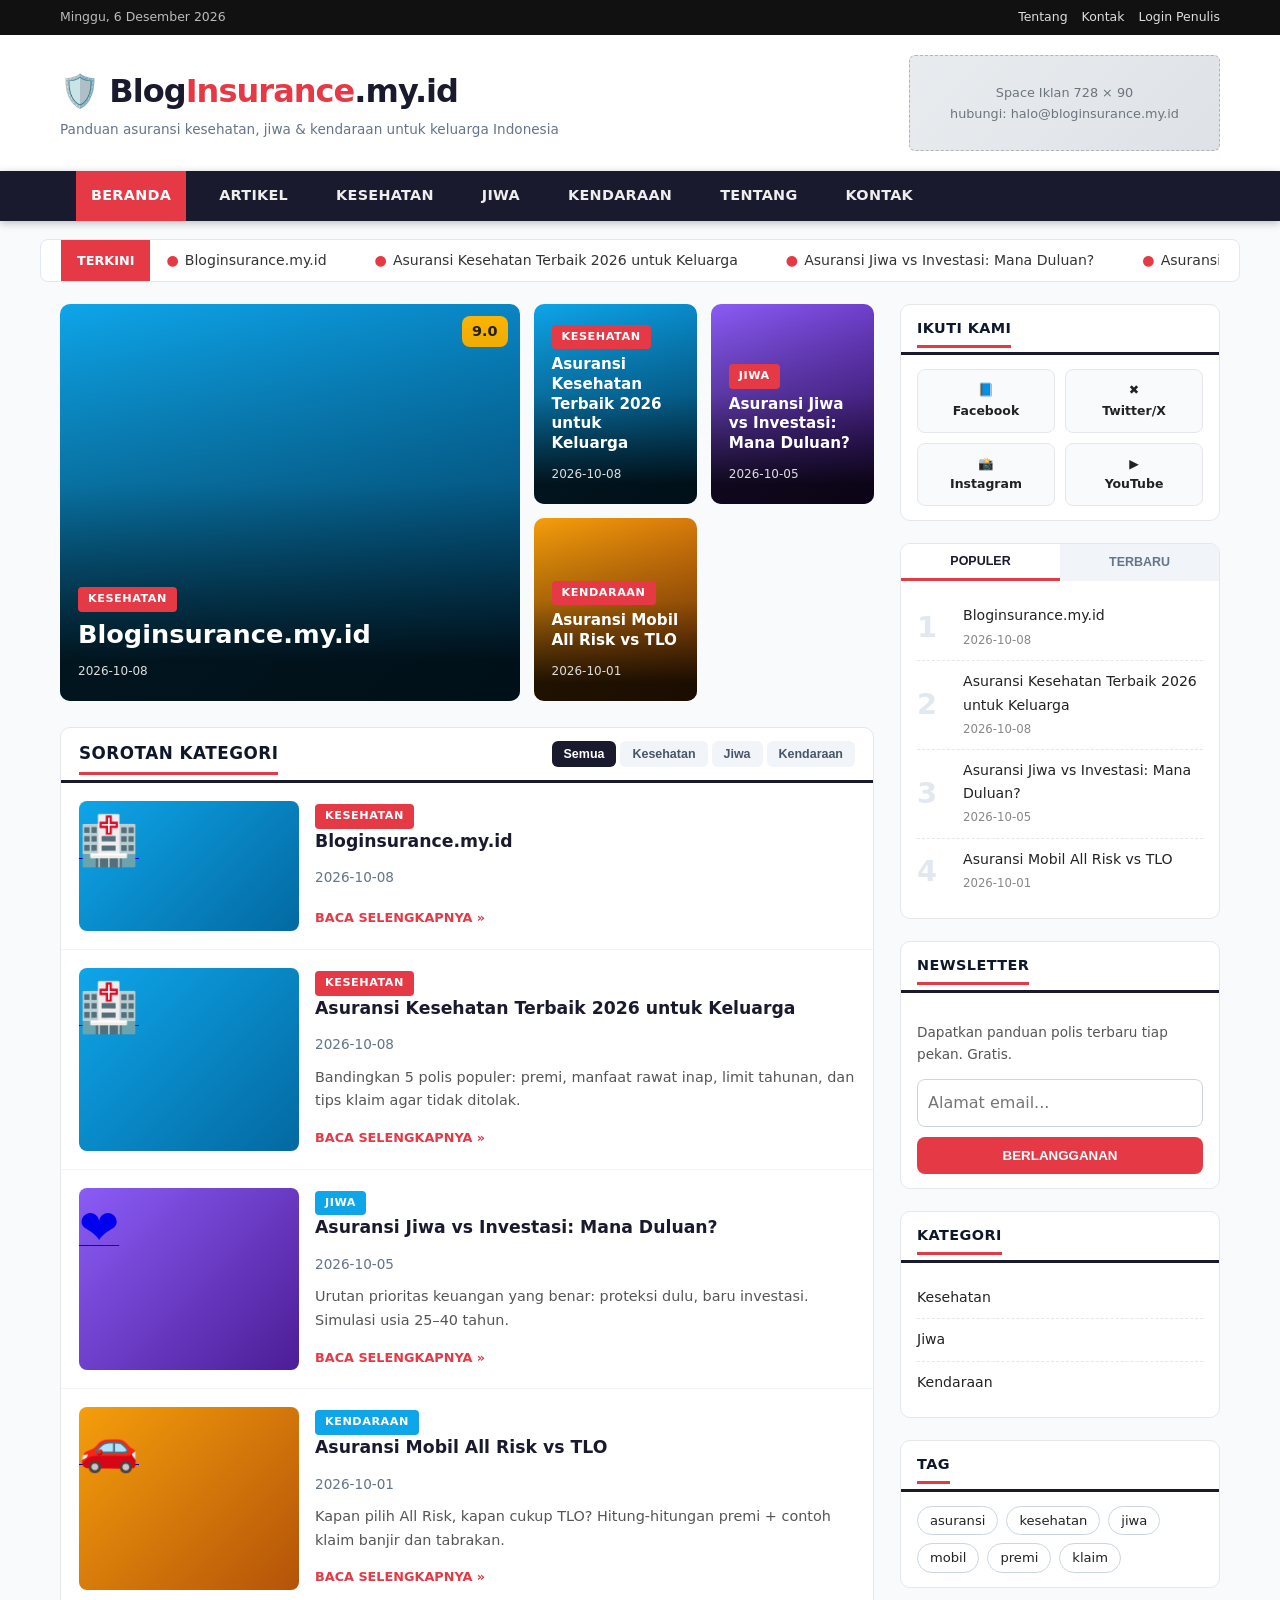
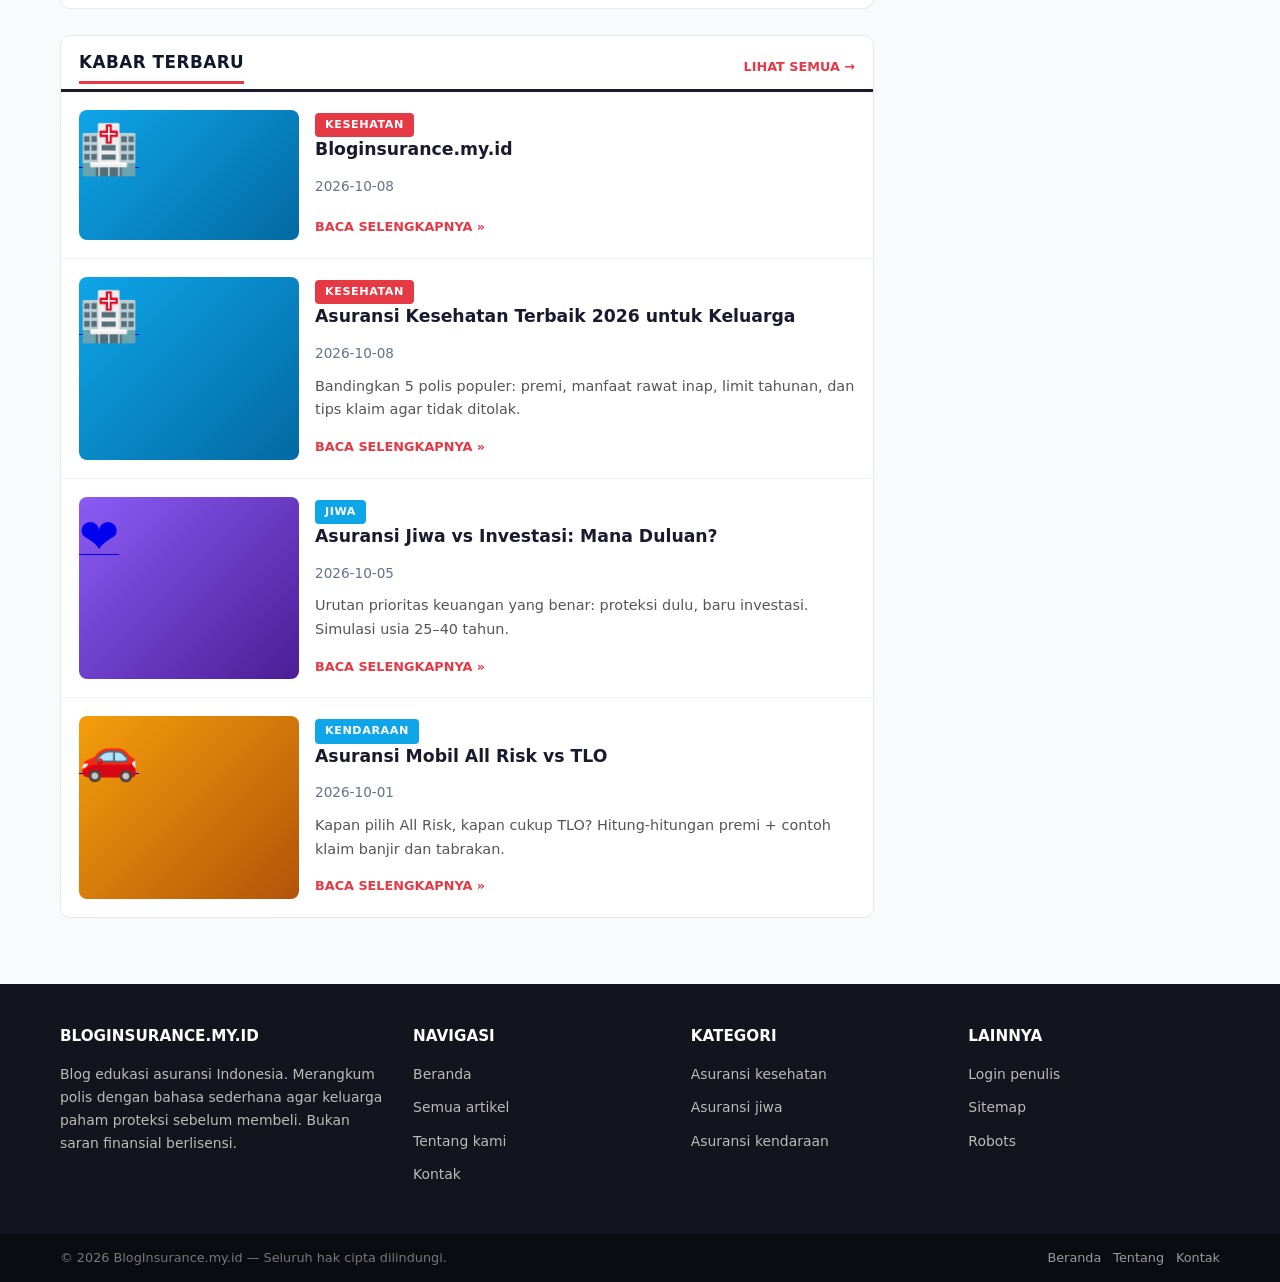
==== index.html @ f6969bf0 "Tampilan majalah lebar ala portal berita + ticker + featured" ====
<!doctype html>
<html lang="id">
<head>
  <meta charset="utf-8" />
  <meta name="viewport" content="width=device-width, initial-scale=1" />
  <title>BlogInsurance.my.id — Panduan Asuransi Indonesia</title>
  <meta name="description" content="BlogInsurance.my.id — panduan asuransi kesehatan, jiwa, kendaraan, dan keuangan di Indonesia." />
  <link rel="stylesheet" href="/styles.css" />
  <link rel="icon" href="data:image/svg+xml,<svg xmlns='http://www.w3.org/2000/svg' viewBox='0 0 100 100'><text y='.9em' font-size='90'>🛡️</text></svg>" />
</head>
<body>
<div class="topbar2"><div class="wrap"><span id="today">BlogInsurance.my.id</span><span><a href="/tentang.html">Tentang</a><a href="/kontak.html">Kontak</a><a href="/admin/">Login Penulis</a></span></div></div>
<header class="brandrow"><div class="wrap">
  <div><a class="logo" href="/">🛡️ Blog<em>Insurance</em>.my.id</a><p class="tagline">Panduan asuransi kesehatan, jiwa &amp; kendaraan untuk keluarga Indonesia</p></div>
  <div class="adbox">Space Iklan 728 × 90<br />hubungi: halo@bloginsurance.my.id</div>
</div></header>
<nav class="mag-nav"><div class="wrap">
  <a href="/" class="on">Beranda</a><a href="/blog/">Artikel</a><a href="/blog/?cat=Kesehatan">Kesehatan</a><a href="/blog/?cat=Jiwa">Jiwa</a><a href="/blog/?cat=Kendaraan">Kendaraan</a><a href="/tentang.html">Tentang</a><a href="/kontak.html">Kontak</a>
</div></nav>

<div class="wrap ticker"><span class="ticker-label">Terkini</span><div class="ticker-view"><div class="ticker-track" id="ticker"></div></div></div>

<div class="wrap mag-layout">
<main>
  <section class="feat" id="featured"></section>

  <section class="block">
    <div class="block-head"><h2><span>Sorotan Kategori</span></h2>
      <div class="tabs" id="cat-tabs"><button data-cat="" class="on">Semua</button><button data-cat="Kesehatan">Kesehatan</button><button data-cat="Jiwa">Jiwa</button><button data-cat="Kendaraan">Kendaraan</button></div>
    </div>
    <div id="cat-list"></div>
  </section>

  <section class="block">
    <div class="block-head"><h2><span>Kabar Terbaru</span></h2><a class="readmore2" href="/blog/">Lihat Semua →</a></div>
    <div id="latest"></div>
  </section>
</main>

<aside class="side">
  <div class="widget"><h3><span>Ikuti Kami</span></h3><div class="body"><div class="social-grid">
    <a href="#">📘<br />Facebook</a><a href="#">✖️<br />Twitter/X</a><a href="#">📸<br />Instagram</a><a href="#">▶️<br />YouTube</a>
  </div></div></div>
  <div class="widget"><div class="tabbtns"><button id="tab-pop" class="on">Populer</button><button id="tab-new">Terbaru</button></div><div class="body"><ul id="side-list"></ul></div></div>
  <div class="widget"><h3><span>Newsletter</span></h3><div class="body newsletter">
    <p style="font-size:.85rem;color:#555">Dapatkan panduan polis terbaru tiap pekan. Gratis.</p>
    <form action="mailto:halo@bloginsurance.my.id" method="post" enctype="text/plain"><input type="email" name="email" placeholder="Alamat email..." required /><button type="submit">Berlangganan</button></form>
  </div></div>
  <div class="widget"><h3><span>Kategori</span></h3><div class="body"><ul>
    <li><a href="/blog/?cat=Kesehatan">Kesehatan</a></li><li><a href="/blog/?cat=Jiwa">Jiwa</a></li><li><a href="/blog/?cat=Kendaraan">Kendaraan</a></li>
  </ul></div></div>
  <div class="widget"><h3><span>Tag</span></h3><div class="body"><div class="tagcloud"><a href="/blog/">asuransi</a><a href="/blog/?cat=Kesehatan">kesehatan</a><a href="/blog/?cat=Jiwa">jiwa</a><a href="/blog/?cat=Kendaraan">mobil</a><a href="/blog/">premi</a><a href="/blog/">klaim</a></div></div></div>
</aside>
</div>

<footer class="foot"><div class="wrap">
  <div><h4>BlogInsurance.my.id</h4><p style="font-size:.87rem">Blog edukasi asuransi Indonesia. Merangkum polis dengan bahasa sederhana agar keluarga paham proteksi sebelum membeli. Bukan saran finansial berlisensi.</p></div>
  <div><h4>Navigasi</h4><ul><li><a href="/">Beranda</a></li><li><a href="/blog/">Semua artikel</a></li><li><a href="/tentang.html">Tentang kami</a></li><li><a href="/kontak.html">Kontak</a></li></ul></div>
  <div><h4>Kategori</h4><ul><li><a href="/blog/?cat=Kesehatan">Asuransi kesehatan</a></li><li><a href="/blog/?cat=Jiwa">Asuransi jiwa</a></li><li><a href="/blog/?cat=Kendaraan">Asuransi kendaraan</a></li></ul></div>
  <div><h4>Lainnya</h4><ul><li><a href="/admin/">Login penulis</a></li><li><a href="/sitemap.xml">Sitemap</a></li><li><a href="/robots.txt">Robots</a></li></ul></div>
</div></footer>
<div class="bottombar"><div class="wrap"><span>© 2026 BlogInsurance.my.id — Seluruh hak cipta dilindungi.</span><span><a href="/">Beranda</a><a href="/tentang.html">Tentang</a><a href="/kontak.html">Kontak</a></span></div></div>

<script>
const STATIC = [
  {slug:'asuransi-kesehatan-terbaik-2026',file:'/blog/asuransi-kesehatan-terbaik-2026.html',title:'Asuransi Kesehatan Terbaik 2026 untuk Keluarga',date:'2026-10-08',category:'Kesehatan',excerpt:'Bandingkan 5 polis populer: premi, manfaat rawat inap, limit tahunan, dan tips klaim agar tidak ditolak.',score:'8.9'},
  {slug:'asuransi-jiwa-vs-investasi',file:'/blog/asuransi-jiwa-vs-investasi.html',title:'Asuransi Jiwa vs Investasi: Mana Duluan?',date:'2026-10-05',category:'Jiwa',excerpt:'Urutan prioritas keuangan yang benar: proteksi dulu, baru investasi. Simulasi usia 25–40 tahun.',score:'8.5'},
  {slug:'asuransi-mobil-all-risk-vs-tlo',file:'/blog/asuransi-mobil-all-risk-vs-tlo.html',title:'Asuransi Mobil All Risk vs TLO',date:'2026-10-01',category:'Kendaraan',excerpt:'Kapan pilih All Risk, kapan cukup TLO? Hitung-hitungan premi + contoh klaim banjir dan tabrakan.',score:'8.2'}
];
const EMOJI = {Kesehatan:'🏥',Jiwa:'❤️',Kendaraan:'🚗',Umum:'🛡️'};
const linkOf = p => p.file || ('/blog/post.html?p='+p.slug);
const badge = c => c==='Kesehatan'?'':' blue';
document.getElementById('today').textContent = new Date().toLocaleDateString('id-ID',{weekday:'long',day:'numeric',month:'long',year:'numeric'});
fetch('/content/index.json').then(r=>r.json()).then(dyn=>{
  const seen = new Set(STATIC.map(p=>p.slug));
  const extra = (Array.isArray(dyn)?dyn:[]).filter(p=>!seen.has(p.slug)).map(p=>({...p,category:p.category||'Umum'}));
  const posts = [...extra, ...STATIC];
  // ticker
  const items = posts.slice(0,6).map(p=>`<a href="${linkOf(p)}"><b>●</b>${p.title}</a>`).join('');
  document.getElementById('ticker').innerHTML = items + items;
  // featured: 1 big + up to 4 small
  const f = posts.slice(0,5);
  document.getElementById('featured').innerHTML =
    `<a class="thumb big cat-${f[0].category}" href="${linkOf(f[0])}"><span class="score">${f[0].score||'9.0'}</span><span class="shade"></span><span class="cap"><span class="badge">${f[0].category}</span><h2>${f[0].title}</h2><span class="date">${f[0].date||''}</span></span></a>` +
    '<div class="feat-side">' + f.slice(1).map(p=>
      `<a class="thumb cat-${p.category}" href="${linkOf(p)}"><span class="shade"></span><span class="cap"><span class="badge"> ${p.category}</span><h3>${p.title}</h3><span class="date">${p.date||''}</span></span></a>`
    ).join('') + '</div>';
  // category tabs
  const renderCat = cat => {
    const list = posts.filter(p=>!cat||p.category===cat).slice(0,4);
    document.getElementById('cat-list').innerHTML = list.map(p=>
      `<article class="news-item"><a class="pic cat-${p.category}" href="${linkOf(p)}"><span style="font-size:3rem;margin:auto">${EMOJI[p.category]||'🛡️'}</span></a><div><span class="badge${badge(p.category)}">${p.category}</span><h3><a href="${linkOf(p)}">${p.title}</a></h3><p class="byline">${p.date||''}</p><p class="excerpt">${p.excerpt||''}</p><a class="readmore2" href="${linkOf(p)}">Baca Selengkapnya »</a></div></article>`
    ).join('') || '<div style="padding:20px">Belum ada artikel.</div>';
  };
  renderCat('');
  document.querySelectorAll('#cat-tabs button').forEach(b=>b.onclick=()=>{
    document.querySelectorAll('#cat-tabs button').forEach(x=>x.classList.remove('on'));
    b.classList.add('on'); renderCat(b.dataset.cat);
  });
  // latest
  document.getElementById('latest').innerHTML = posts.slice(0,5).map(p=>
    `<article class="news-item"><a class="pic cat-${p.category}" href="${linkOf(p)}"><span style="font-size:3rem;margin:auto">${EMOJI[p.category]||'🛡️'}</span></a><div><span class="badge${badge(p.category)}">${p.category}</span><h3><a href="${linkOf(p)}">${p.title}</a></h3><p class="byline">${p.date||''}</p><p class="excerpt">${p.excerpt||''}</p><a class="readmore2" href="${linkOf(p)}">Baca Selengkapnya »</a></div></article>`
  ).join('');
  // sidebar tabs
  const pop = [...posts].slice(0,5), fresh = [...posts].sort((a,b)=>(b.date||'').localeCompare(a.date||'')).slice(0,5);
  const draw = (arr,ranked) => document.getElementById('side-list').innerHTML = arr.map((p,i)=>
    ranked?`<li class="rank"><span class="n">${i+1}</span><span><a href="${linkOf(p)}">${p.title}</a><br /><small style="color:#888">${p.date||''}</small></span></li>`:`<li><a href="${linkOf(p)}">${p.title}</a><br /><small style="color:#888">${p.date||''}</small></li>`
  ).join('');
  draw(pop,true);
  document.getElementById('tab-pop').onclick=e=>{document.getElementById('tab-new').classList.remove('on');e.target.classList.add('on');draw(pop,true);};
  document.getElementById('tab-new').onclick=e=>{document.getElementById('tab-pop').classList.remove('on');e.target.classList.add('on');draw(fresh,false);};
}).catch(()=>{
  document.getElementById('ticker').innerHTML = STATIC.map(p=>`<a href="${p.file}"><b>●</b>${p.title}</a>`).join('');
});
</script>
</body>
</html>
---- styles.css ----
:root{--bg:#f8fafc;--card:#fff;--ink:#0f172a;--muted:#64748b;--brand:#0ea5e9;--brand-d:#0284c7}
*{box-sizing:border-box}body{margin:0;font-family:system-ui,-apple-system,"Segoe UI",Roboto,Inter,Arial,sans-serif;background:var(--bg);color:var(--ink);line-height:1.65}
.container{max-width:960px;margin:0 auto;padding:0 20px}
.site-header{background:#0f172a;color:#fff;position:sticky;top:0;z-index:10}
.nav{display:flex;align-items:center;justify-content:space-between;padding:14px 20px}
.brand{color:#fff;text-decoration:none;font-weight:800;font-size:1.15rem}.brand span{color:var(--brand);font-weight:600}
nav a{color:#cbd5e1;text-decoration:none;margin-left:16px}nav a:hover{color:#fff}
.hero{background:linear-gradient(135deg,#0f172a,#0c4a6e);color:#fff;border-radius:16px;padding:48px 32px;margin:28px 0}
.hero h1{margin:0 0 10px;font-size:2.1rem;line-height:1.25}.hero p{color:#cbd5e1;max-width:640px}
.cta{margin-top:20px;display:flex;gap:12px;flex-wrap:wrap}
.btn{display:inline-block;padding:10px 18px;border-radius:10px;text-decoration:none;border:1px solid #334155;color:#fff}
.btn.primary{background:var(--brand);border-color:var(--brand);color:#00121c;font-weight:700}.btn.primary:hover{background:var(--brand-d)}
h2{margin-top:40px}
.grid{display:grid;grid-template-columns:repeat(auto-fit,minmax(260px,1fr));gap:16px;margin-top:12px}
.card{background:var(--card);border:1px solid #e2e8f0;border-radius:14px;padding:20px}
.card h3{margin:0 0 6px;font-size:1.1rem}.card a{color:var(--brand-d)}
.meta{color:var(--muted);font-size:.85rem;margin:0 0 8px}
.note{background:#fffbeb;border:1px solid #fde68a;border-radius:14px;padding:20px;margin:36px 0}
.post{background:var(--card);border:1px solid #e2e8f0;border-radius:14px;padding:28px;margin:28px 0}
.post h1{margin-top:0;line-height:1.3}
.post table{width:100%;border-collapse:collapse;margin:16px 0}.post th,.post td{border:1px solid #e2e8f0;padding:8px 10px;text-align:left}.post th{background:#f1f5f9}
.site-footer{margin-top:48px;padding:24px 0;color:var(--muted);border-top:1px solid #e2e8f0;font-size:.9rem}
code{background:#f1f5f9;padding:2px 6px;border-radius:6px}
ul.check{padding-left:20px}

/* ===== Tema ala WordPress ===== */
.topbar{background:#020617;color:#94a3b8;font-size:.8rem}
.topbar .container{display:flex;justify-content:space-between;align-items:center;padding:6px 20px}
.topbar a{color:#cbd5e1;text-decoration:none}
.masthead{background:#fff;border-bottom:1px solid #e2e8f0}
.masthead .container{display:flex;justify-content:space-between;align-items:center;gap:16px;padding:22px 20px;flex-wrap:wrap}
.site-title{margin:0;font-size:1.7rem;letter-spacing:-.02em}
.site-title a{color:var(--ink);text-decoration:none}
.site-desc{margin:2px 0 0;color:var(--muted);font-size:.92rem}
.searchbox{display:flex;gap:0}
.searchbox input{border:1px solid #cbd5e1;border-right:0;border-radius:10px 0 0 10px;padding:9px 12px;font:inherit;min-width:200px}
.searchbox button{border:1px solid var(--brand-d);background:var(--brand-d);color:#fff;border-radius:0 10px 10px 0;padding:9px 14px;cursor:pointer}
.mainnav{background:#0f172a}
.mainnav .container{display:flex;gap:4px;padding:0 20px;flex-wrap:wrap}
.mainnav a{color:#cbd5e1;text-decoration:none;padding:12px 14px;font-size:.95rem}
.mainnav a:hover,.mainnav a.active{background:#1e293b;color:#fff}
.layout{display:grid;grid-template-columns:minmax(0,1fr) 300px;gap:28px;align-items:start;margin:28px auto}
.content{min-width:0}
.sidebar{display:flex;flex-direction:column;gap:20px}
.widget{background:var(--card);border:1px solid #e2e8f0;border-radius:14px;padding:18px}
.widget h3{margin:0 0 10px;font-size:1rem;text-transform:uppercase;letter-spacing:.04em;border-bottom:2px solid var(--brand);padding-bottom:8px}
.widget ul{list-style:none;margin:0;padding:0}
.widget li{padding:7px 0;border-bottom:1px dashed #e2e8f0}
.widget li:last-child{border-bottom:0}
.widget a{color:var(--brand-d);text-decoration:none}.widget a:hover{text-decoration:underline}
.tagcloud{display:flex;flex-wrap:wrap;gap:8px}
.tagcloud a{border:1px solid #cbd5e1;border-radius:999px;padding:3px 12px;font-size:.82rem;color:#334155}
.entry{background:var(--card);border:1px solid #e2e8f0;border-radius:14px;padding:24px;margin-bottom:20px}
.entry h2{margin:0 0 6px}.entry h2 a{color:var(--ink);text-decoration:none}.entry h2 a:hover{color:var(--brand-d)}
.byline{color:var(--muted);font-size:.85rem;margin-bottom:10px}
.readmore{color:var(--brand-d);font-weight:600;text-decoration:none}
.pagehead{background:#fff;border:1px solid #e2e8f0;border-radius:14px;padding:22px 24px;margin-bottom:20px}
.pagehead h1{margin:0}.pagehead p{color:var(--muted);margin:6px 0 0}
.footer-widgets{background:#0f172a;color:#cbd5e1;margin-top:48px}
.footer-widgets .container{display:grid;grid-template-columns:repeat(auto-fit,minmax(220px,1fr));gap:24px;padding:36px 20px}
.footer-widgets h4{color:#fff;margin:0 0 10px}
.footer-widgets a{color:#93c5fd;text-decoration:none}
.footer-widgets ul{list-style:none;margin:0;padding:0}.footer-widgets li{margin:6px 0}
.colophon{background:#020617;color:#64748b;font-size:.85rem}
.colophon .container{display:flex;justify-content:space-between;gap:10px;flex-wrap:wrap;padding:14px 20px}
.colophon a{color:#93c5fd;text-decoration:none}
@media(max-width:860px){.layout{grid-template-columns:1fr}.searchbox input{min-width:0;width:100%}}

/* ===== Majalah ala portal berita (kode orisinal, terinspirasi tata letak portal modern) ===== */
:root{--accent:#e63946;--ink2:#1a1a2e;--gold:#ffb703}
.wrap{max-width:1200px;margin:0 auto;padding:0 20px}
.topbar2{background:#111;color:#bbb;font-size:.78rem}
.topbar2 .wrap{display:flex;justify-content:space-between;align-items:center;padding:7px 20px;gap:10px}
.topbar2 a{color:#ddd;text-decoration:none;margin-left:14px}.topbar2 a:hover{color:#fff}
.brandrow{background:#fff}
.brandrow .wrap{display:flex;justify-content:space-between;align-items:center;gap:16px;padding:20px;flex-wrap:wrap}
.logo{font-size:2rem;font-weight:900;letter-spacing:-.03em;color:var(--ink2);text-decoration:none}
.logo em{font-style:normal;color:var(--accent)}
.tagline{color:var(--muted);font-size:.85rem;margin:0}
.adbox{background:linear-gradient(135deg,#e9ecef,#dee2e6);border:1px dashed #adb5bd;color:#6c757d;text-align:center;font-size:.8rem;border-radius:6px;padding:26px 40px;min-width:280px}
.mag-nav{background:var(--ink2);position:sticky;top:0;z-index:50;box-shadow:0 2px 8px rgba(0,0,0,.25)}
.mag-nav .wrap{display:flex;align-items:center;gap:2px;padding:0 20px;flex-wrap:wrap}
.mag-nav a{color:#eee;text-decoration:none;padding:13px 15px;font-size:.9rem;font-weight:600;text-transform:uppercase;letter-spacing:.02em}
.mag-nav a:hover,.mag-nav a.on{background:var(--accent);color:#fff}
.ticker{background:#fff;border:1px solid #e2e8f0;border-radius:8px;margin:18px auto;display:flex;overflow:hidden}
.ticker-label{background:var(--accent);color:#fff;font-weight:800;font-size:.8rem;padding:10px 16px;white-space:nowrap;text-transform:uppercase}
.ticker-view{overflow:hidden;flex:1;display:flex;align-items:center}
.ticker-track{display:inline-flex;gap:48px;white-space:nowrap;animation:tick 40s linear infinite;padding-left:16px}
.ticker-track a{color:#333;text-decoration:none;font-size:.88rem}
.ticker-track a b{color:var(--accent);margin-right:6px}
@keyframes tick{to{transform:translateX(-50%)}}
.mag-layout{display:grid;grid-template-columns:minmax(0,1fr) 320px;gap:26px;align-items:start;margin:22px auto}
.feat{display:grid;grid-template-columns:1.35fr 1fr;gap:14px;margin-bottom:26px}
.thumb{position:relative;border-radius:10px;overflow:hidden;display:flex;align-items:flex-end;min-height:200px;color:#fff;text-decoration:none;background-size:cover}
.thumb.big{min-height:380px}
.thumb .shade{position:absolute;inset:0;background:linear-gradient(to top,rgba(0,0,0,.85) 10%,rgba(0,0,0,.25) 55%,transparent)}
.thumb .cap{position:relative;padding:18px}
.thumb .cap h2,.thumb .cap h3{margin:6px 0;color:#fff;line-height:1.3}
.thumb.big .cap h2{font-size:1.6rem}
.badge{display:inline-block;background:var(--accent);color:#fff;font-size:.7rem;font-weight:800;text-transform:uppercase;padding:3px 10px;border-radius:4px;letter-spacing:.05em}
.badge.blue{background:#0ea5e9}.badge.green{background:#16a34a}.badge.gold{background:var(--gold);color:#222}
.thumb .date{font-size:.75rem;color:#ddd}
.score{position:absolute;top:12px;right:12px;background:var(--gold);color:#222;font-weight:900;border-radius:8px;padding:4px 10px;font-size:.9rem}
.feat-side{display:grid;grid-template-columns:1fr 1fr;gap:14px}
.feat-side .thumb{min-height:183px}.feat-side .thumb .cap h3{font-size:.95rem}
.cat-Kesehatan{background:linear-gradient(135deg,#0ea5e9,#0369a1)}
.cat-Jiwa{background:linear-gradient(135deg,#8b5cf6,#4c1d95)}
.cat-Kendaraan{background:linear-gradient(135deg,#f59e0b,#b45309)}
.cat-Umum{background:linear-gradient(135deg,#334155,#0f172a)}
.block{background:#fff;border:1px solid #e5e7eb;border-radius:10px;margin-bottom:26px;overflow:hidden}
.block-head{display:flex;justify-content:space-between;align-items:center;border-bottom:3px solid var(--ink2);padding:12px 18px}
.block-head h2{margin:0;font-size:1.05rem;text-transform:uppercase;letter-spacing:.03em}
.block-head h2 span{border-bottom:3px solid var(--accent);padding-bottom:9px}
.tabs{display:flex;gap:4px}
.tabs button{border:0;background:#f1f5f9;border-radius:6px;padding:6px 12px;font-size:.78rem;font-weight:700;cursor:pointer;color:#475569}
.tabs button.on{background:var(--ink2);color:#fff}
.news-item{display:flex;gap:16px;padding:18px;border-bottom:1px solid #f1f5f9}
.news-item:last-child{border-bottom:0}
.news-item .pic{flex:0 0 220px;min-height:130px;border-radius:8px;position:relative;overflow:hidden;display:block}
.news-item h3{margin:0 0 6px;font-size:1.08rem;line-height:1.4}
.news-item h3 a{color:var(--ink2);text-decoration:none}
.news-item h3 a:hover{color:var(--accent)}
.excerpt{color:#555;font-size:.9rem;margin:6px 0}
.readmore2{display:inline-block;margin-top:8px;font-size:.8rem;font-weight:800;color:var(--accent);text-decoration:none;text-transform:uppercase}
.side .widget{background:#fff;border:1px solid #e5e7eb;border-radius:10px;padding:0;overflow:hidden;margin-bottom:22px}
.side .widget h3{margin:0;padding:12px 16px;font-size:.9rem;text-transform:uppercase;border-bottom:3px solid var(--ink2);letter-spacing:.03em}
.side .widget h3 span{border-bottom:3px solid var(--accent);padding-bottom:9px}
.side .widget .body{padding:14px 16px}
.side .widget ul{list-style:none;margin:0;padding:0}
.side .widget li{padding:9px 0;border-bottom:1px dashed #e5e7eb;font-size:.88rem}
.side .widget li:last-child{border:0}
.side .widget a{color:#222;text-decoration:none}.side .widget a:hover{color:var(--accent)}
.social-grid{display:grid;grid-template-columns:1fr 1fr;gap:10px}
.social-grid a{background:#f8fafc;border:1px solid #e5e7eb;border-radius:8px;text-align:center;padding:10px;font-size:.78rem;font-weight:700;color:#334155}
.tabbtns{display:flex}
.tabbtns button{flex:1;border:0;background:#f1f5f9;padding:10px;font-weight:800;font-size:.78rem;cursor:pointer;text-transform:uppercase;color:#64748b}
.tabbtns button.on{background:#fff;color:var(--ink2);border-bottom:3px solid var(--accent)}
.rank{display:flex;gap:12px;align-items:center}
.rank .n{font-size:1.8rem;font-weight:900;color:#e2e8f0;flex:0 0 34px}
.newsletter input{width:100%;padding:10px;border:1px solid #cbd5e1;border-radius:8px;font:inherit;margin-bottom:10px}
.newsletter button{width:100%;border:0;background:var(--accent);color:#fff;font-weight:800;padding:11px;border-radius:8px;cursor:pointer;text-transform:uppercase}
.single{background:#fff;border:1px solid #e5e7eb;border-radius:10px;overflow:hidden;margin-bottom:24px}
.single .pad{padding:26px}
.single h1{margin:8px 0 10px;line-height:1.3;font-size:1.7rem}
.single .hero{height:300px;display:flex;align-items:flex-end;position:relative;color:#fff}
.single .hero .shade{position:absolute;inset:0;background:linear-gradient(to top,rgba(0,0,0,.7),transparent 60%)}
.crumbs{font-size:.78rem;color:var(--muted);margin-bottom:6px}
.crumbs a{color:var(--accent);text-decoration:none}
.byline2{display:flex;gap:14px;align-items:center;color:var(--muted);font-size:.82rem;border-top:1px solid #f1f5f9;border-bottom:1px solid #f1f5f9;padding:10px 0;margin:14px 0}
.avatar{width:36px;height:36px;border-radius:50%;background:var(--ink2);color:#fff;display:inline-flex;align-items:center;justify-content:center;font-weight:800}
.single table{width:100%;border-collapse:collapse;margin:16px 0;font-size:.9rem}
.single th,.single td{border:1px solid #e2e8f0;padding:8px 10px;text-align:left}
.single th{background:#f1f5f9}
.authorbox{display:flex;gap:14px;background:#f8fafc;border:1px solid #e5e7eb;border-radius:10px;padding:18px;margin-bottom:24px}
.authorbox .avatar{width:56px;height:56px;font-size:1.3rem}
.rel-grid{display:grid;grid-template-columns:repeat(3,1fr);gap:14px}
.rel-grid .thumb{min-height:150px}.rel-grid .thumb .cap h3{font-size:.88rem}
.foot{background:#14141f;color:#bbb;margin-top:40px}
.foot .wrap{display:grid;grid-template-columns:1.3fr 1fr 1fr 1fr;gap:26px;padding:40px 20px}
.foot h4{color:#fff;margin:0 0 12px;font-size:.95rem;text-transform:uppercase}
.foot a{color:#bbb;text-decoration:none;font-size:.87rem}.foot a:hover{color:#fff}
.foot ul{list-style:none;margin:0;padding:0}.foot li{margin:7px 0}
.bottombar{background:#0b0b12;color:#777;font-size:.8rem}
.bottombar .wrap{display:flex;justify-content:space-between;padding:13px 20px;flex-wrap:wrap;gap:8px}
.bottombar a{color:#999;text-decoration:none;margin-left:12px}
@media(max-width:1024px){.mag-layout{grid-template-columns:1fr}.feat{grid-template-columns:1fr}.rel-grid{grid-template-columns:1fr 1fr}.foot .wrap{grid-template-columns:1fr 1fr}}
@media(max-width:640px){.feat-side{grid-template-columns:1fr}.news-item{flex-direction:column}.news-item .pic{flex:none;min-height:160px}.rel-grid{grid-template-columns:1fr}.foot .wrap{grid-template-columns:1fr}.adbox{display:none}}
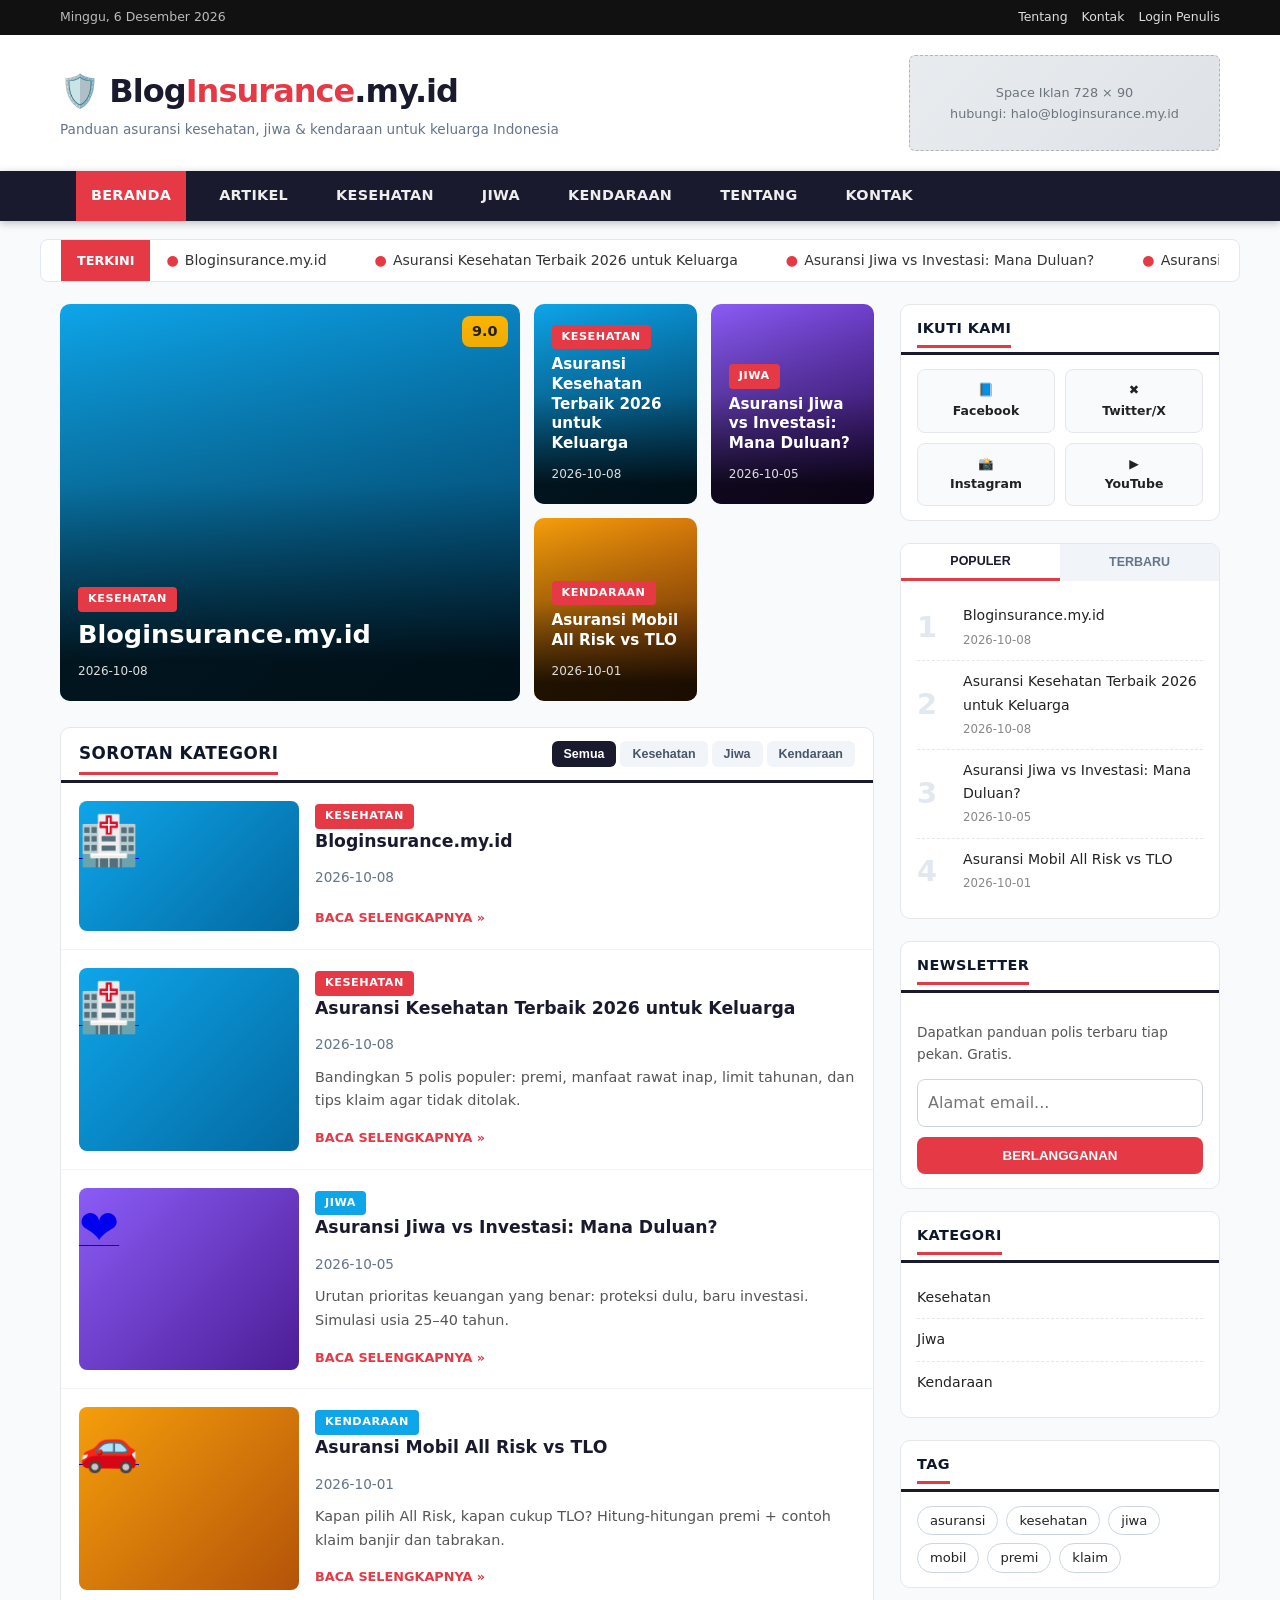
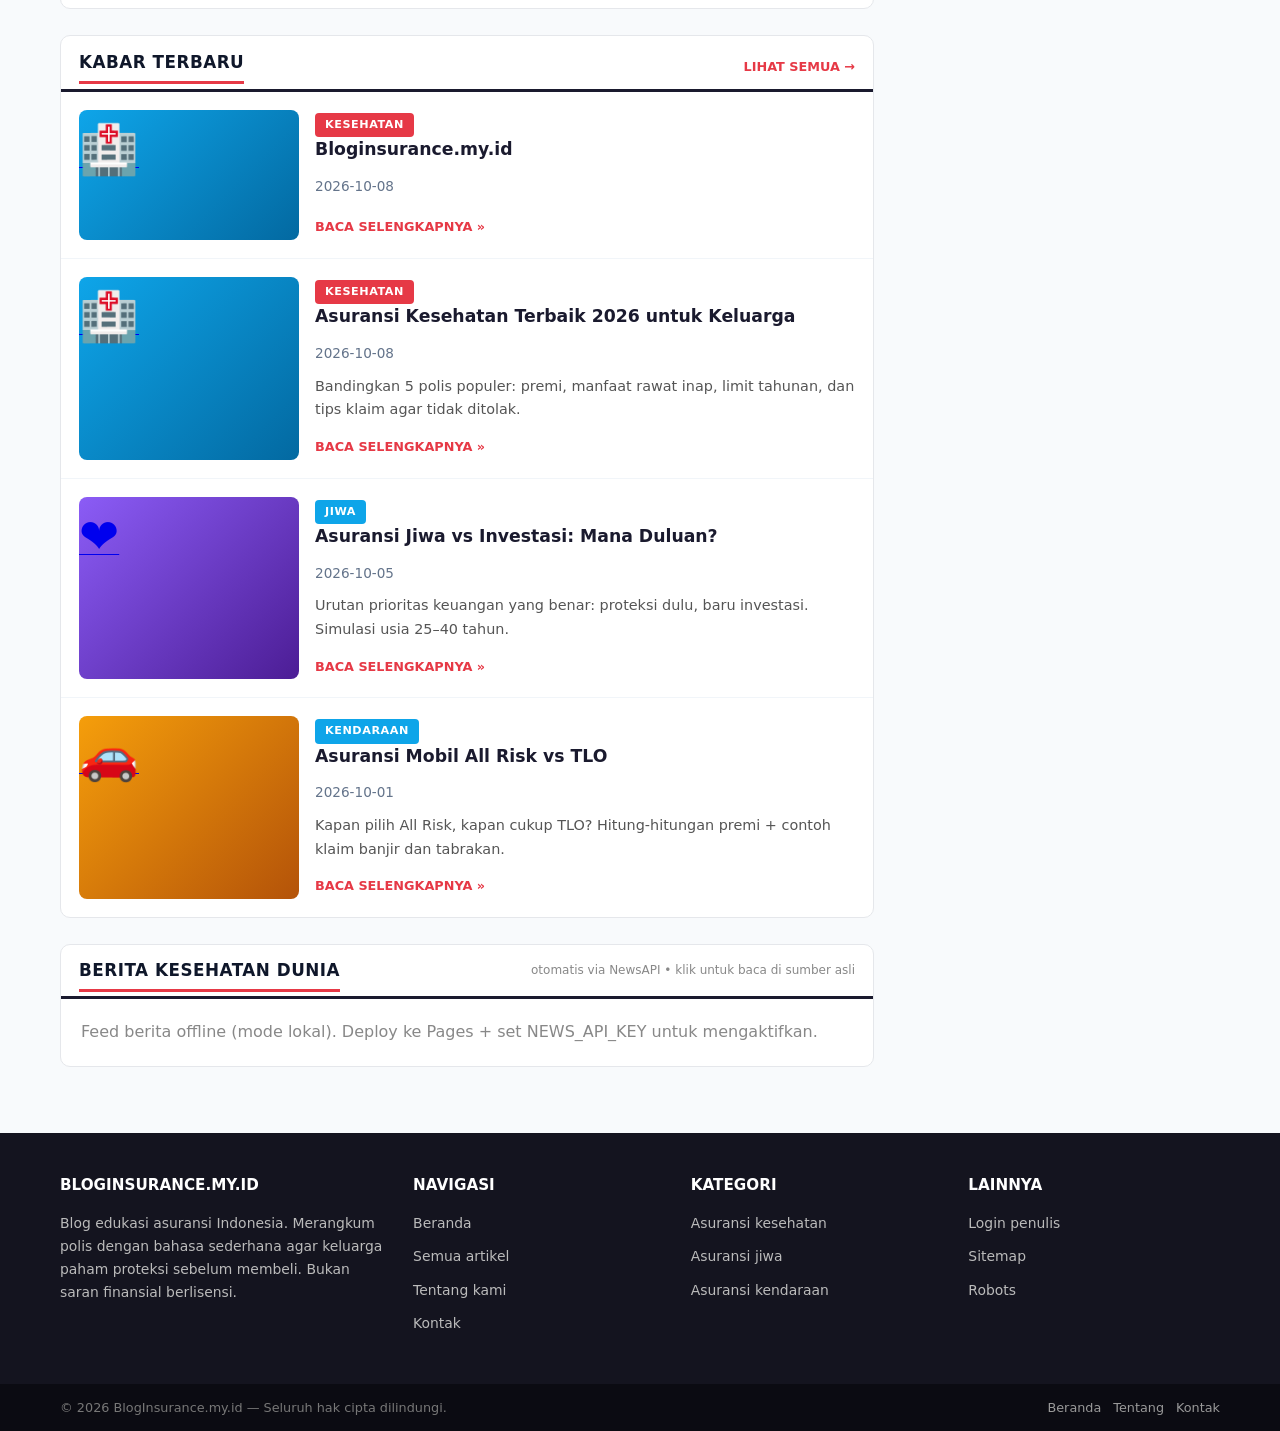
==== commit 3b8061c8: "Feed berita otomatis via NewsAPI proxy (Pages Function)" ====
--- a/index.html
+++ b/index.html
@@ -34,6 +34,11 @@
   <section class="block">
     <div class="block-head"><h2><span>Kabar Terbaru</span></h2><a class="readmore2" href="/blog/">Lihat Semua →</a></div>
     <div id="latest"></div>
+  </section>
+
+  <section class="block">
+    <div class="block-head"><h2><span>Berita Kesehatan Dunia</span></h2><span style="font-size:.75rem;color:#888">otomatis via NewsAPI • klik untuk baca di sumber asli</span></div>
+    <div id="apinews"><div style="padding:20px;color:#888">Memuat berita otomatis...</div></div>
   </section>
 </main>
 
@@ -109,6 +114,14 @@
   draw(pop,true);
   document.getElementById('tab-pop').onclick=e=>{document.getElementById('tab-new').classList.remove('on');e.target.classList.add('on');draw(pop,true);};
   document.getElementById('tab-new').onclick=e=>{document.getElementById('tab-pop').classList.remove('on');e.target.classList.add('on');draw(fresh,false);};
+  // berita otomatis via proxy /api/berita (Pages Function, key aman di server)
+  fetch('/api/berita?cat=health').then(r=>r.json()).then(j=>{
+    const box = document.getElementById('apinews');
+    if(!j.articles || !j.articles.length){ box.innerHTML = '<div style="padding:20px;color:#888">Belum ada berita. Set NEWS_API_KEY di Pages > Settings > Environment variables, lalu Deploy ulang.</div>'; return; }
+    box.innerHTML = j.articles.slice(0,6).map(a=>
+      `<article class="news-item">${a.image?`<a class="pic" style="background:url('${a.image}') center/cover" href="${a.url}" target="_blank" rel="noopener"></a>`:''}<div><span class="badge blue">${(a.source||'Berita').slice(0,24)}</span><h3><a href="${a.url}" target="_blank" rel="noopener">${a.title||''}</a></h3><p class="byline">${(a.publishedAt||'').slice(0,10)}</p><p class="excerpt">${a.description||''}</p><a class="readmore2" href="${a.url}" target="_blank" rel="noopener">Baca di sumber asli »</a></div></article>`
+    ).join('');
+  }).catch(()=>{ document.getElementById('apinews').innerHTML = '<div style="padding:20px;color:#888">Feed berita offline (mode lokal). Deploy ke Pages + set NEWS_API_KEY untuk mengaktifkan.</div>'; });
 }).catch(()=>{
   document.getElementById('ticker').innerHTML = STATIC.map(p=>`<a href="${p.file}"><b>●</b>${p.title}</a>`).join('');
 });
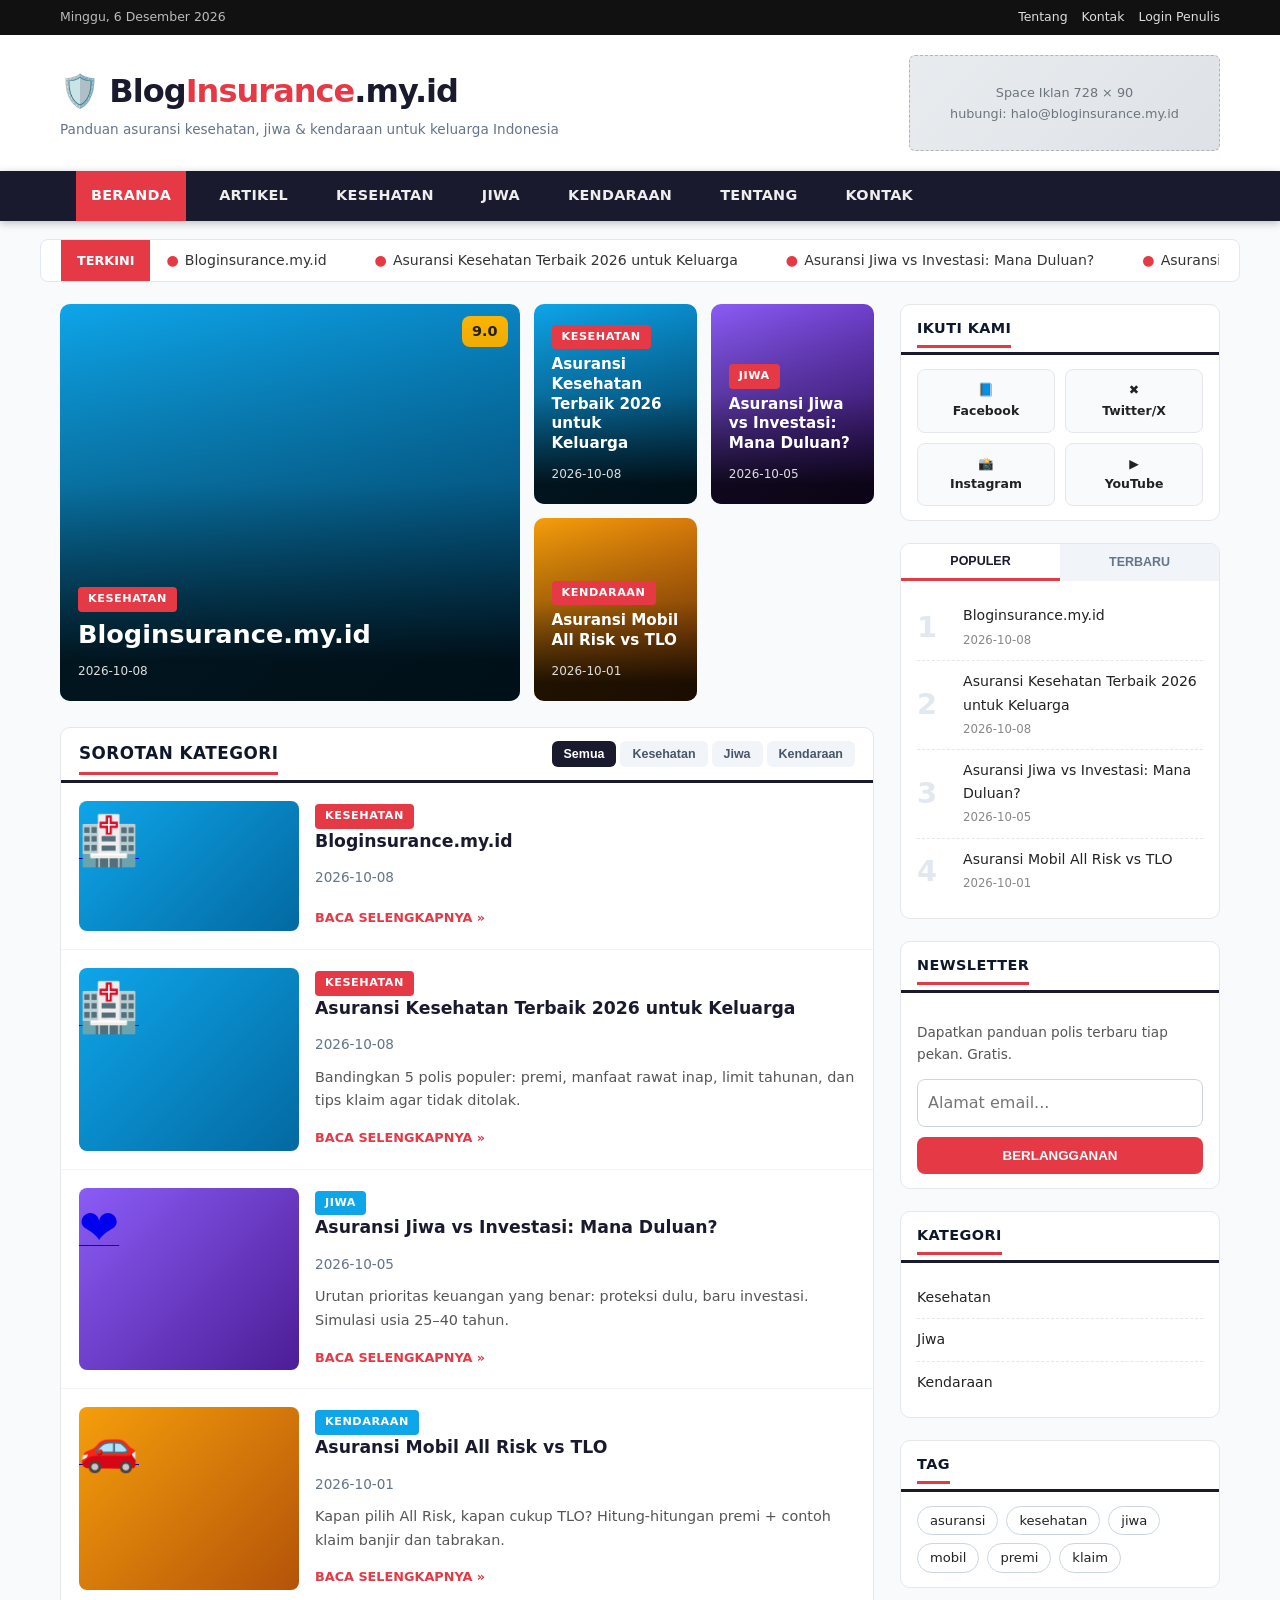
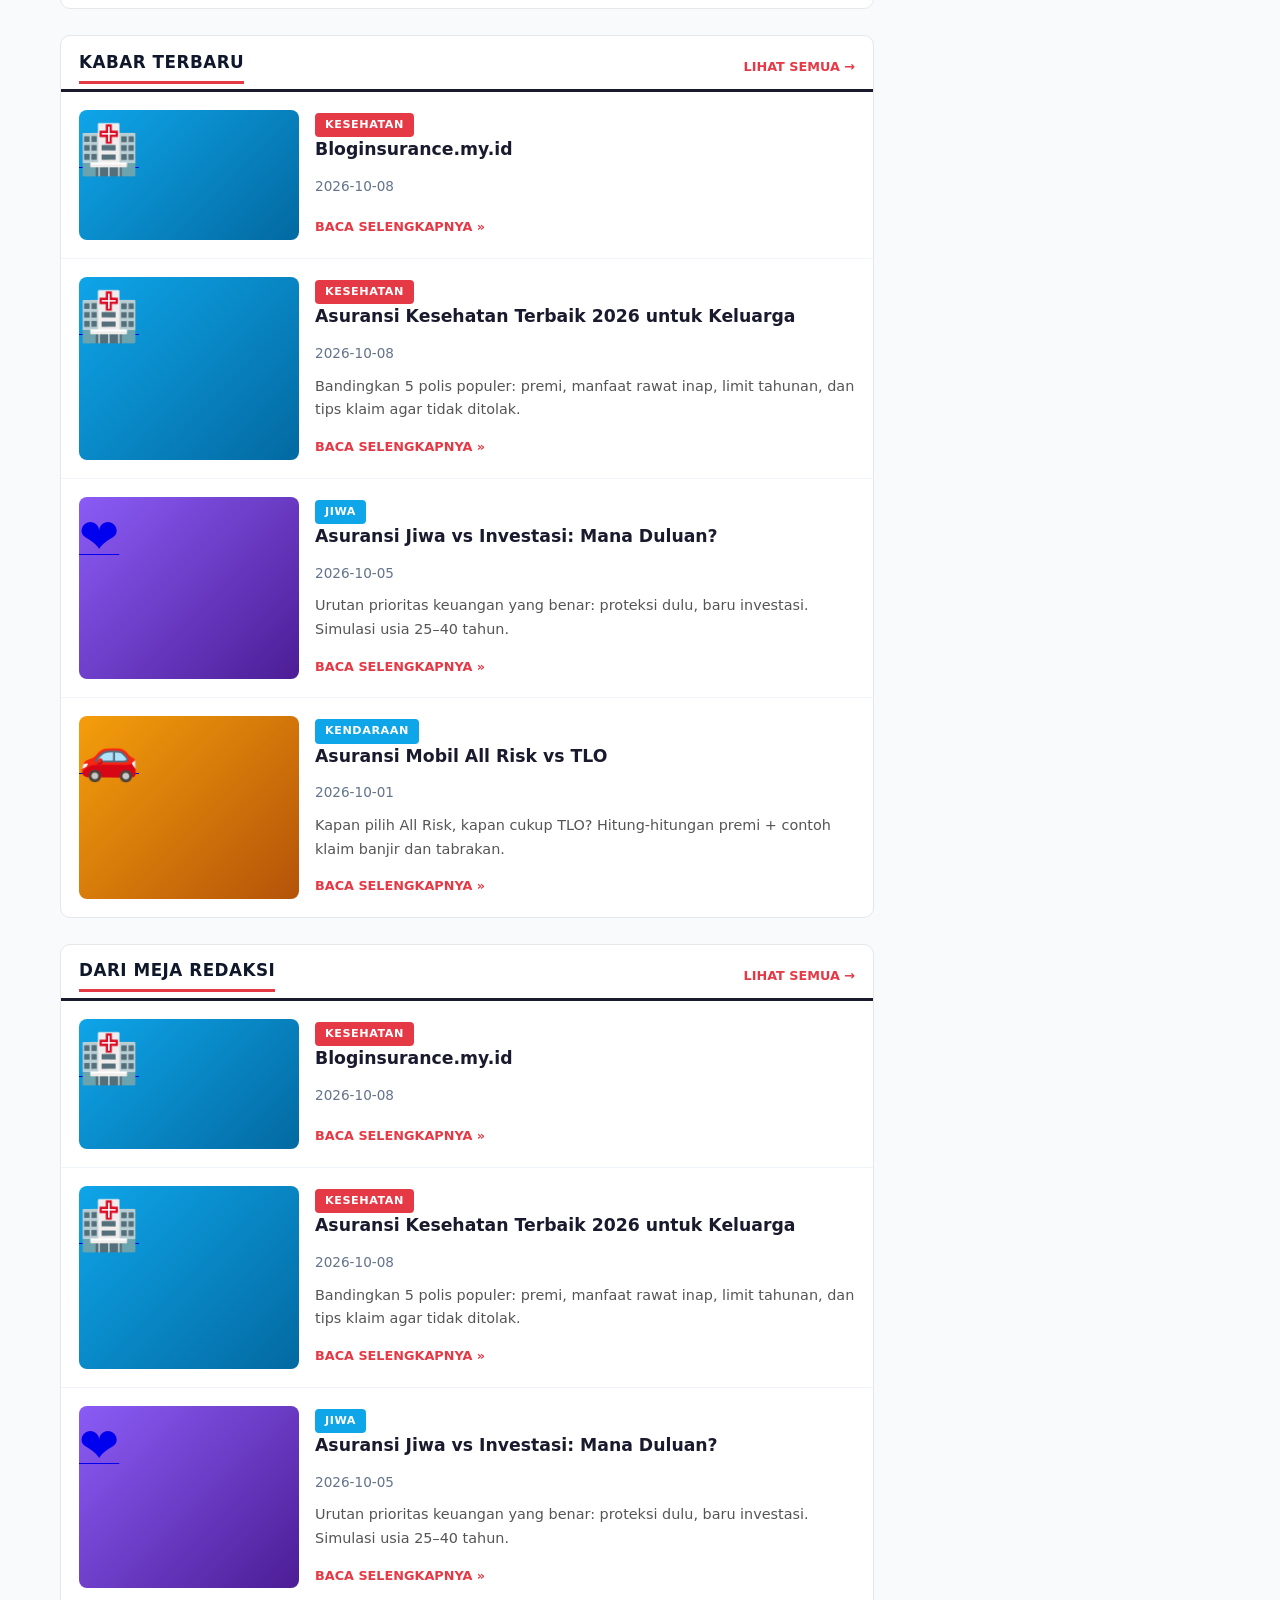
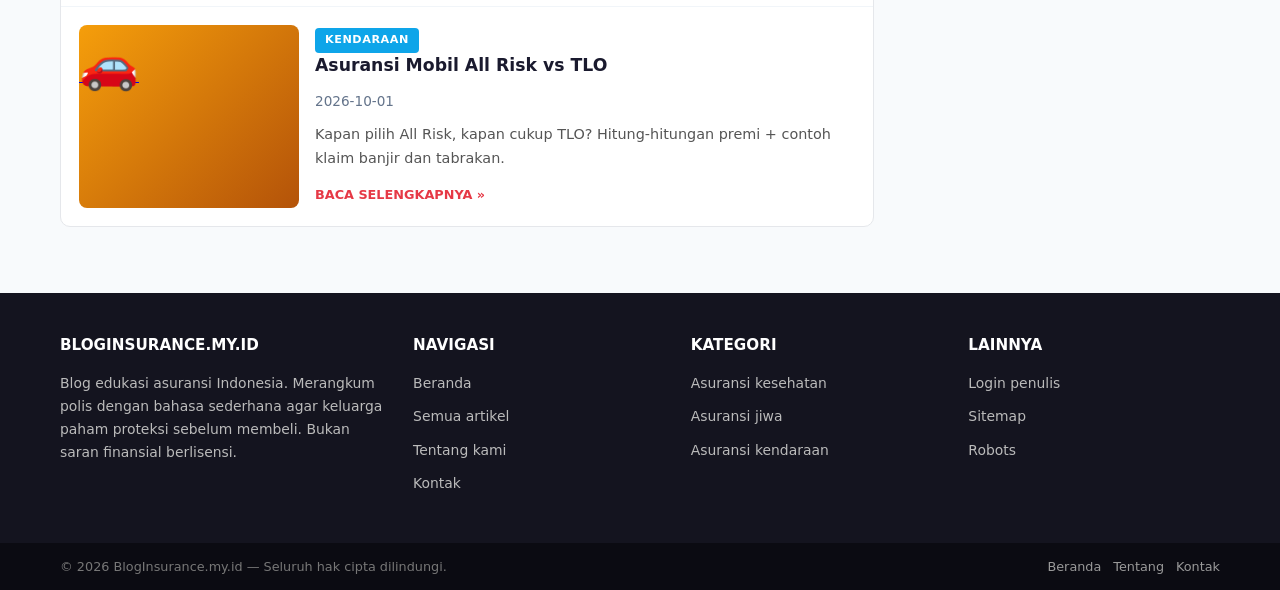
==== commit 0608e98e: "Rombak: blok NewsAPI jadi blok Autoblog DeepSeek" ====
--- a/index.html
+++ b/index.html
@@ -37,8 +37,8 @@
   </section>
 
   <section class="block">
-    <div class="block-head"><h2><span>Berita Kesehatan Dunia</span></h2><span style="font-size:.75rem;color:#888">otomatis via NewsAPI • klik untuk baca di sumber asli</span></div>
-    <div id="apinews"><div style="padding:20px;color:#888">Memuat berita otomatis...</div></div>
+    <div class="block-head"><h2><span>Dari Meja Redaksi</span></h2><a class="readmore2" href="/blog/">Lihat Semua →</a></div>
+    <div id="autoblog"></div>
   </section>
 </main>
 
@@ -114,14 +114,10 @@
   draw(pop,true);
   document.getElementById('tab-pop').onclick=e=>{document.getElementById('tab-new').classList.remove('on');e.target.classList.add('on');draw(pop,true);};
   document.getElementById('tab-new').onclick=e=>{document.getElementById('tab-pop').classList.remove('on');e.target.classList.add('on');draw(fresh,false);};
-  // berita otomatis via proxy /api/berita (Pages Function, key aman di server)
-  fetch('/api/berita?cat=health').then(r=>r.json()).then(j=>{
-    const box = document.getElementById('apinews');
-    if(!j.articles || !j.articles.length){ box.innerHTML = '<div style="padding:20px;color:#888">Belum ada berita. Set NEWS_API_KEY di Pages > Settings > Environment variables, lalu Deploy ulang.</div>'; return; }
-    box.innerHTML = j.articles.slice(0,6).map(a=>
-      `<article class="news-item">${a.image?`<a class="pic" style="background:url('${a.image}') center/cover" href="${a.url}" target="_blank" rel="noopener"></a>`:''}<div><span class="badge blue">${(a.source||'Berita').slice(0,24)}</span><h3><a href="${a.url}" target="_blank" rel="noopener">${a.title||''}</a></h3><p class="byline">${(a.publishedAt||'').slice(0,10)}</p><p class="excerpt">${a.description||''}</p><a class="readmore2" href="${a.url}" target="_blank" rel="noopener">Baca di sumber asli »</a></div></article>`
-    ).join('');
-  }).catch(()=>{ document.getElementById('apinews').innerHTML = '<div style="padding:20px;color:#888">Feed berita offline (mode lokal). Deploy ke Pages + set NEWS_API_KEY untuk mengaktifkan.</div>'; });
+  // blok autoblog: 6 artikel terbaru dari konten lokal (diisi DeepSeek via GitHub Actions)
+  document.getElementById('autoblog').innerHTML = posts.slice(0,6).map(p=>
+    `<article class="news-item"><a class="pic cat-${p.category||'Umum'}" href="${linkOf(p)}"><span style="font-size:3rem;margin:auto">${EMOJI[p.category]||'🛡️'}</span></a><div><span class="badge${badge(p.category)}">${p.category||''}</span><h3><a href="${linkOf(p)}">${p.title}</a></h3><p class="byline">${p.date||''}</p><p class="excerpt">${p.excerpt||''}</p><a class="readmore2" href="${linkOf(p)}">Baca Selengkapnya »</a></div></article>`
+  ).join('');
 }).catch(()=>{
   document.getElementById('ticker').innerHTML = STATIC.map(p=>`<a href="${p.file}"><b>●</b>${p.title}</a>`).join('');
 });
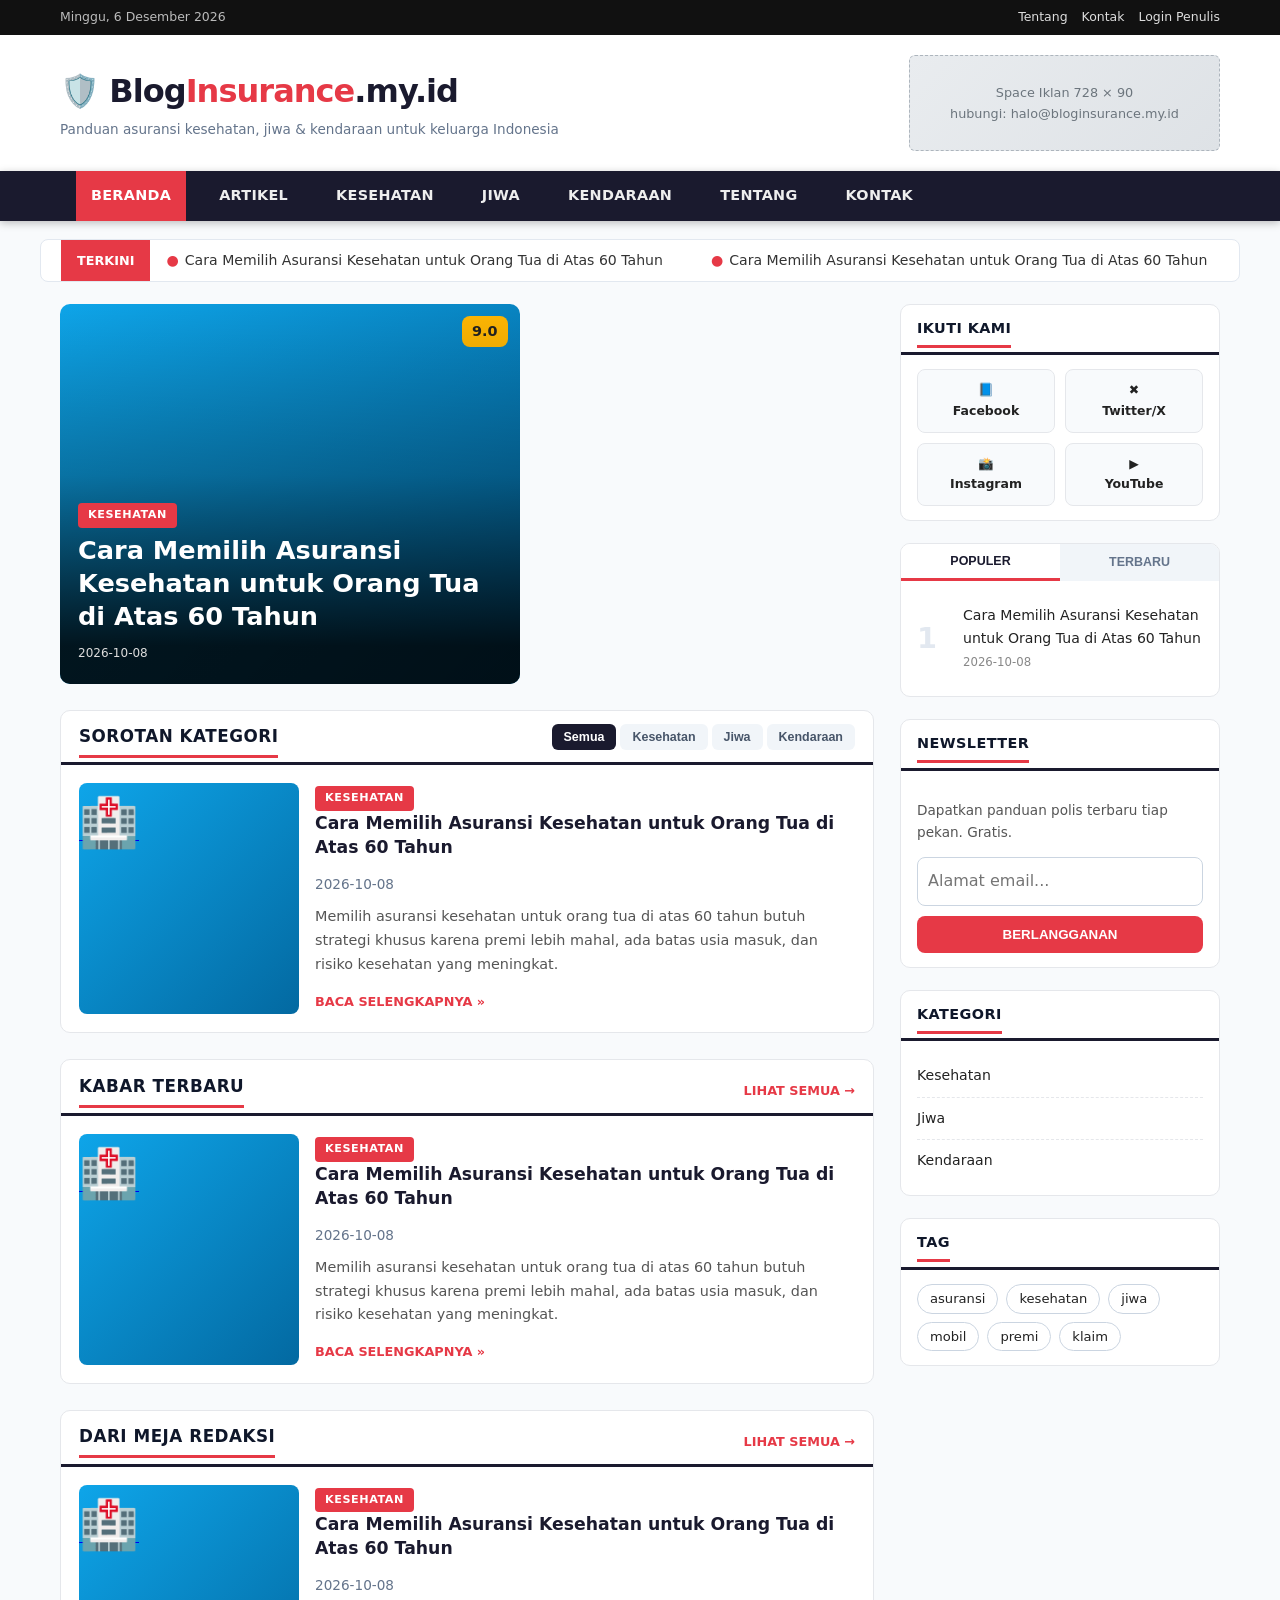
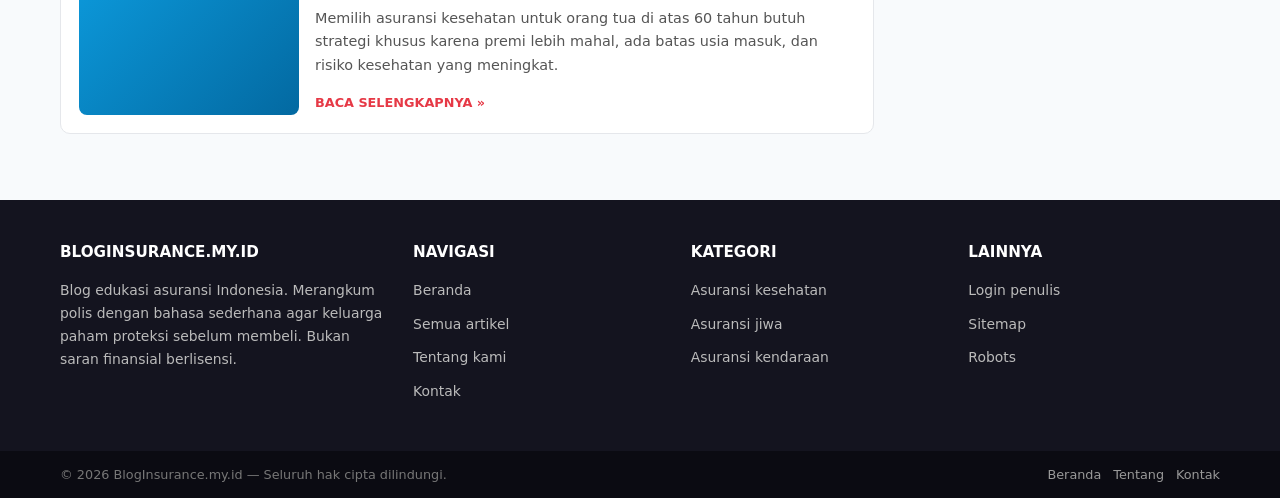
==== commit 47d19a32: "Bersihkan artikel lama, sisakan autoblog" ====
--- a/index.html
+++ b/index.html
@@ -67,11 +67,7 @@
 <div class="bottombar"><div class="wrap"><span>© 2026 BlogInsurance.my.id — Seluruh hak cipta dilindungi.</span><span><a href="/">Beranda</a><a href="/tentang.html">Tentang</a><a href="/kontak.html">Kontak</a></span></div></div>
 
 <script>
-const STATIC = [
-  {slug:'asuransi-kesehatan-terbaik-2026',file:'/blog/asuransi-kesehatan-terbaik-2026.html',title:'Asuransi Kesehatan Terbaik 2026 untuk Keluarga',date:'2026-10-08',category:'Kesehatan',excerpt:'Bandingkan 5 polis populer: premi, manfaat rawat inap, limit tahunan, dan tips klaim agar tidak ditolak.',score:'8.9'},
-  {slug:'asuransi-jiwa-vs-investasi',file:'/blog/asuransi-jiwa-vs-investasi.html',title:'Asuransi Jiwa vs Investasi: Mana Duluan?',date:'2026-10-05',category:'Jiwa',excerpt:'Urutan prioritas keuangan yang benar: proteksi dulu, baru investasi. Simulasi usia 25–40 tahun.',score:'8.5'},
-  {slug:'asuransi-mobil-all-risk-vs-tlo',file:'/blog/asuransi-mobil-all-risk-vs-tlo.html',title:'Asuransi Mobil All Risk vs TLO',date:'2026-10-01',category:'Kendaraan',excerpt:'Kapan pilih All Risk, kapan cukup TLO? Hitung-hitungan premi + contoh klaim banjir dan tabrakan.',score:'8.2'}
-];
+const STATIC = [];
 const EMOJI = {Kesehatan:'🏥',Jiwa:'❤️',Kendaraan:'🚗',Umum:'🛡️'};
 const linkOf = p => p.file || ('/blog/post.html?p='+p.slug);
 const badge = c => c==='Kesehatan'?'':' blue';
@@ -80,6 +76,13 @@
   const seen = new Set(STATIC.map(p=>p.slug));
   const extra = (Array.isArray(dyn)?dyn:[]).filter(p=>!seen.has(p.slug)).map(p=>({...p,category:p.category||'Umum'}));
   const posts = [...extra, ...STATIC];
+  if(!posts.length){
+    document.getElementById('ticker').innerHTML = '<a href="/blog/">Belum ada artikel — segera hadir.</a>';
+    document.getElementById('featured').innerHTML = '<div class="block" style="grid-column:1/-1"><div style="padding:24px">Belum ada artikel. Artikel baru segera terbit.</div></div>';
+    document.getElementById('latest').innerHTML = '';
+    document.getElementById('autoblog').innerHTML = '';
+    return;
+  }
   // ticker
   const items = posts.slice(0,6).map(p=>`<a href="${linkOf(p)}"><b>●</b>${p.title}</a>`).join('');
   document.getElementById('ticker').innerHTML = items + items;
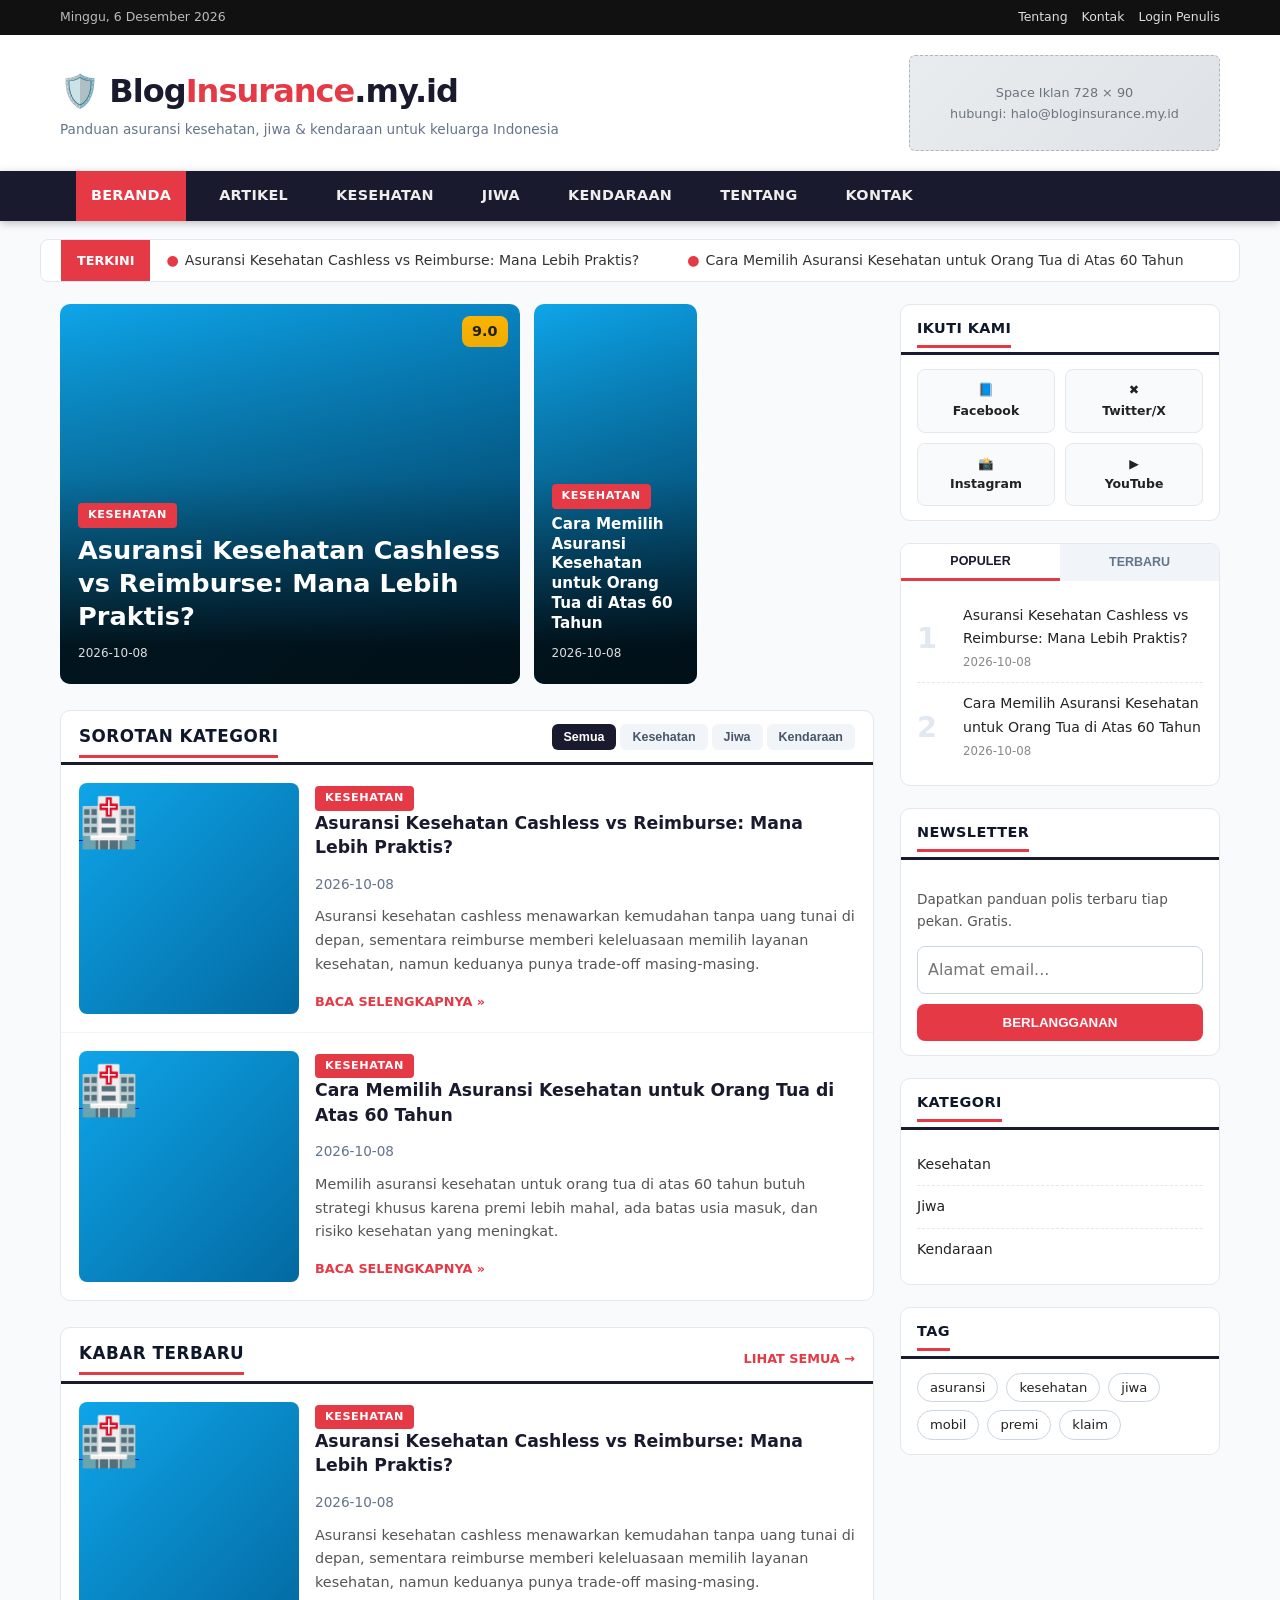
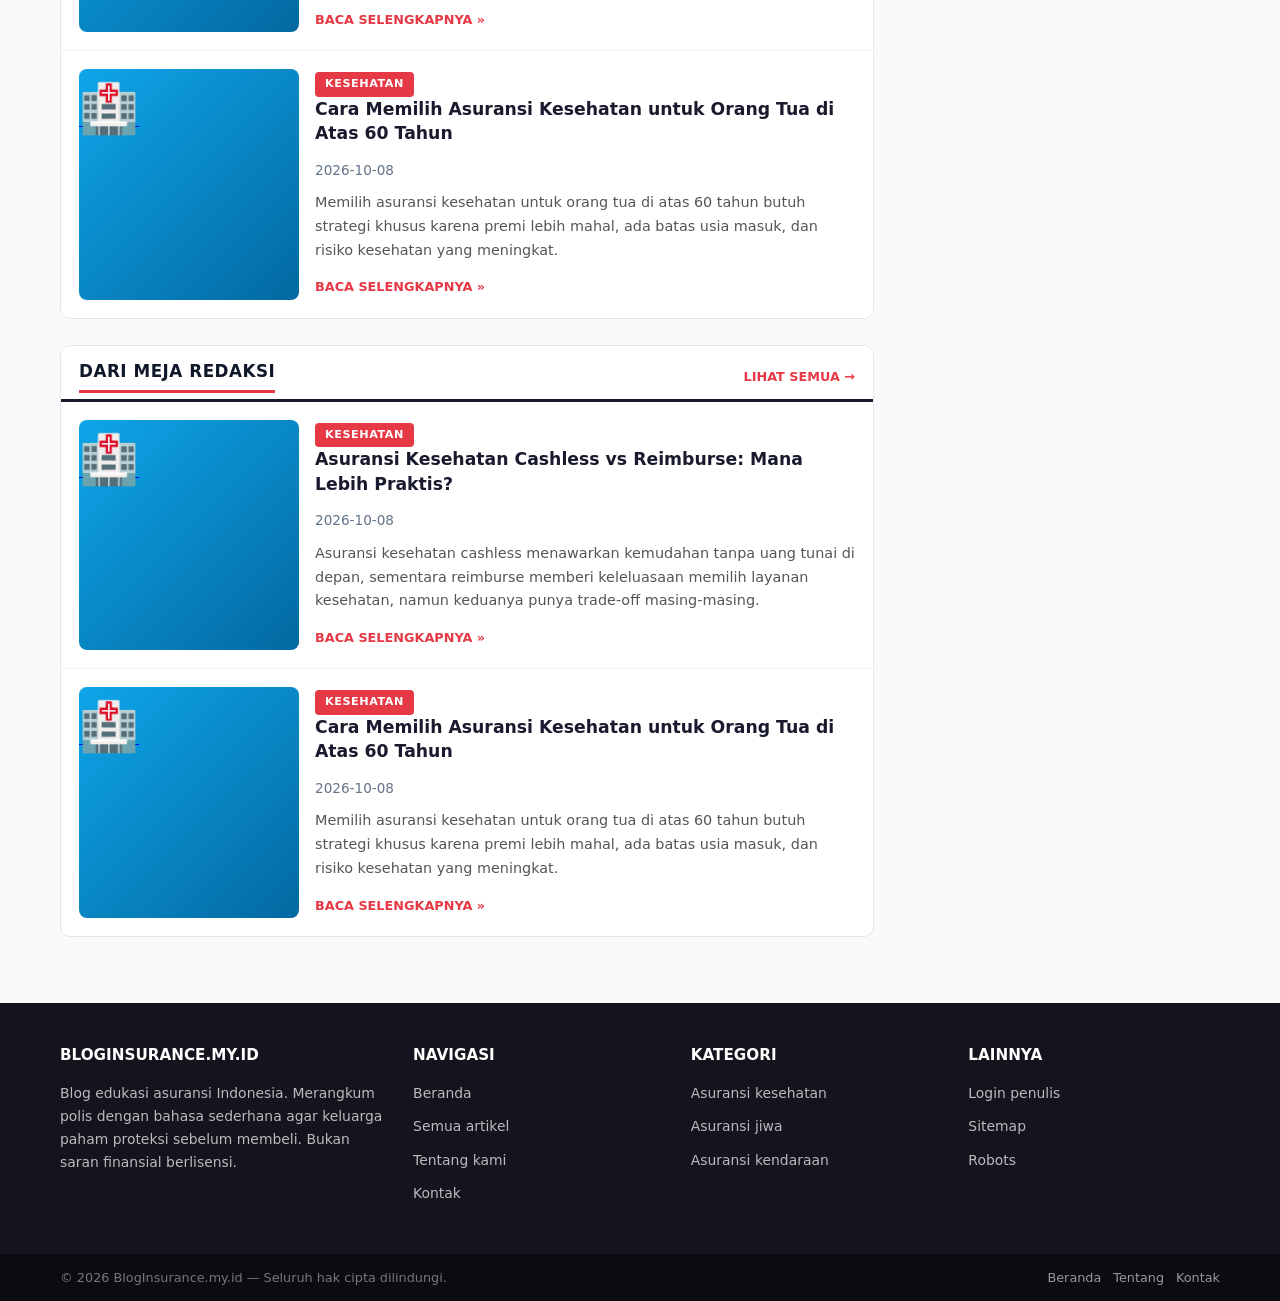
==== commit eb3b8b6d: "Autoblog: foto Pexels otomatis + tema support gambar" ====
--- a/index.html
+++ b/index.html
@@ -83,21 +83,24 @@
     document.getElementById('autoblog').innerHTML = '';
     return;
   }
+  // helper gambar: pakai foto Pexels bila ada, kalau tidak gradasi+emoji
+  const bg = p => p.image ? ` style="background-image:url('${p.image}');background-size:cover;background-position:center"` : '';
+  const em = p => p.image ? '' : `<span style="font-size:3rem;margin:auto">${EMOJI[p.category]||'🛡️'}</span>`;
   // ticker
   const items = posts.slice(0,6).map(p=>`<a href="${linkOf(p)}"><b>●</b>${p.title}</a>`).join('');
   document.getElementById('ticker').innerHTML = items + items;
   // featured: 1 big + up to 4 small
   const f = posts.slice(0,5);
   document.getElementById('featured').innerHTML =
-    `<a class="thumb big cat-${f[0].category}" href="${linkOf(f[0])}"><span class="score">${f[0].score||'9.0'}</span><span class="shade"></span><span class="cap"><span class="badge">${f[0].category}</span><h2>${f[0].title}</h2><span class="date">${f[0].date||''}</span></span></a>` +
+    `<a class="thumb big cat-${f[0].category}"${bg(f[0])} href="${linkOf(f[0])}"><span class="score">${f[0].score||'9.0'}</span><span class="shade"></span><span class="cap"><span class="badge">${f[0].category}</span><h2>${f[0].title}</h2><span class="date">${f[0].date||''}</span></span></a>` +
     '<div class="feat-side">' + f.slice(1).map(p=>
-      `<a class="thumb cat-${p.category}" href="${linkOf(p)}"><span class="shade"></span><span class="cap"><span class="badge"> ${p.category}</span><h3>${p.title}</h3><span class="date">${p.date||''}</span></span></a>`
+      `<a class="thumb cat-${p.category}"${bg(p)} href="${linkOf(p)}"><span class="shade"></span><span class="cap"><span class="badge"> ${p.category}</span><h3>${p.title}</h3><span class="date">${p.date||''}</span></span></a>`
     ).join('') + '</div>';
   // category tabs
   const renderCat = cat => {
     const list = posts.filter(p=>!cat||p.category===cat).slice(0,4);
     document.getElementById('cat-list').innerHTML = list.map(p=>
-      `<article class="news-item"><a class="pic cat-${p.category}" href="${linkOf(p)}"><span style="font-size:3rem;margin:auto">${EMOJI[p.category]||'🛡️'}</span></a><div><span class="badge${badge(p.category)}">${p.category}</span><h3><a href="${linkOf(p)}">${p.title}</a></h3><p class="byline">${p.date||''}</p><p class="excerpt">${p.excerpt||''}</p><a class="readmore2" href="${linkOf(p)}">Baca Selengkapnya »</a></div></article>`
+      `<article class="news-item"><a class="pic cat-${p.category}"${bg(p)} href="${linkOf(p)}">${em(p)}</a><div><span class="badge${badge(p.category)}">${p.category}</span><h3><a href="${linkOf(p)}">${p.title}</a></h3><p class="byline">${p.date||''}</p><p class="excerpt">${p.excerpt||''}</p><a class="readmore2" href="${linkOf(p)}">Baca Selengkapnya »</a></div></article>`
     ).join('') || '<div style="padding:20px">Belum ada artikel.</div>';
   };
   renderCat('');
@@ -107,7 +110,7 @@
   });
   // latest
   document.getElementById('latest').innerHTML = posts.slice(0,5).map(p=>
-    `<article class="news-item"><a class="pic cat-${p.category}" href="${linkOf(p)}"><span style="font-size:3rem;margin:auto">${EMOJI[p.category]||'🛡️'}</span></a><div><span class="badge${badge(p.category)}">${p.category}</span><h3><a href="${linkOf(p)}">${p.title}</a></h3><p class="byline">${p.date||''}</p><p class="excerpt">${p.excerpt||''}</p><a class="readmore2" href="${linkOf(p)}">Baca Selengkapnya »</a></div></article>`
+    `<article class="news-item"><a class="pic cat-${p.category}"${bg(p)} href="${linkOf(p)}">${em(p)}</a><div><span class="badge${badge(p.category)}">${p.category}</span><h3><a href="${linkOf(p)}">${p.title}</a></h3><p class="byline">${p.date||''}</p><p class="excerpt">${p.excerpt||''}</p><a class="readmore2" href="${linkOf(p)}">Baca Selengkapnya »</a></div></article>`
   ).join('');
   // sidebar tabs
   const pop = [...posts].slice(0,5), fresh = [...posts].sort((a,b)=>(b.date||'').localeCompare(a.date||'')).slice(0,5);
@@ -119,7 +122,7 @@
   document.getElementById('tab-new').onclick=e=>{document.getElementById('tab-pop').classList.remove('on');e.target.classList.add('on');draw(fresh,false);};
   // blok autoblog: 6 artikel terbaru dari konten lokal (diisi DeepSeek via GitHub Actions)
   document.getElementById('autoblog').innerHTML = posts.slice(0,6).map(p=>
-    `<article class="news-item"><a class="pic cat-${p.category||'Umum'}" href="${linkOf(p)}"><span style="font-size:3rem;margin:auto">${EMOJI[p.category]||'🛡️'}</span></a><div><span class="badge${badge(p.category)}">${p.category||''}</span><h3><a href="${linkOf(p)}">${p.title}</a></h3><p class="byline">${p.date||''}</p><p class="excerpt">${p.excerpt||''}</p><a class="readmore2" href="${linkOf(p)}">Baca Selengkapnya »</a></div></article>`
+    `<article class="news-item"><a class="pic cat-${p.category||'Umum'}"${bg(p)} href="${linkOf(p)}">${em(p)}</a><div><span class="badge${badge(p.category)}">${p.category||''}</span><h3><a href="${linkOf(p)}">${p.title}</a></h3><p class="byline">${p.date||''}</p><p class="excerpt">${p.excerpt||''}</p><a class="readmore2" href="${linkOf(p)}">Baca Selengkapnya »</a></div></article>`
   ).join('');
 }).catch(()=>{
   document.getElementById('ticker').innerHTML = STATIC.map(p=>`<a href="${p.file}"><b>●</b>${p.title}</a>`).join('');
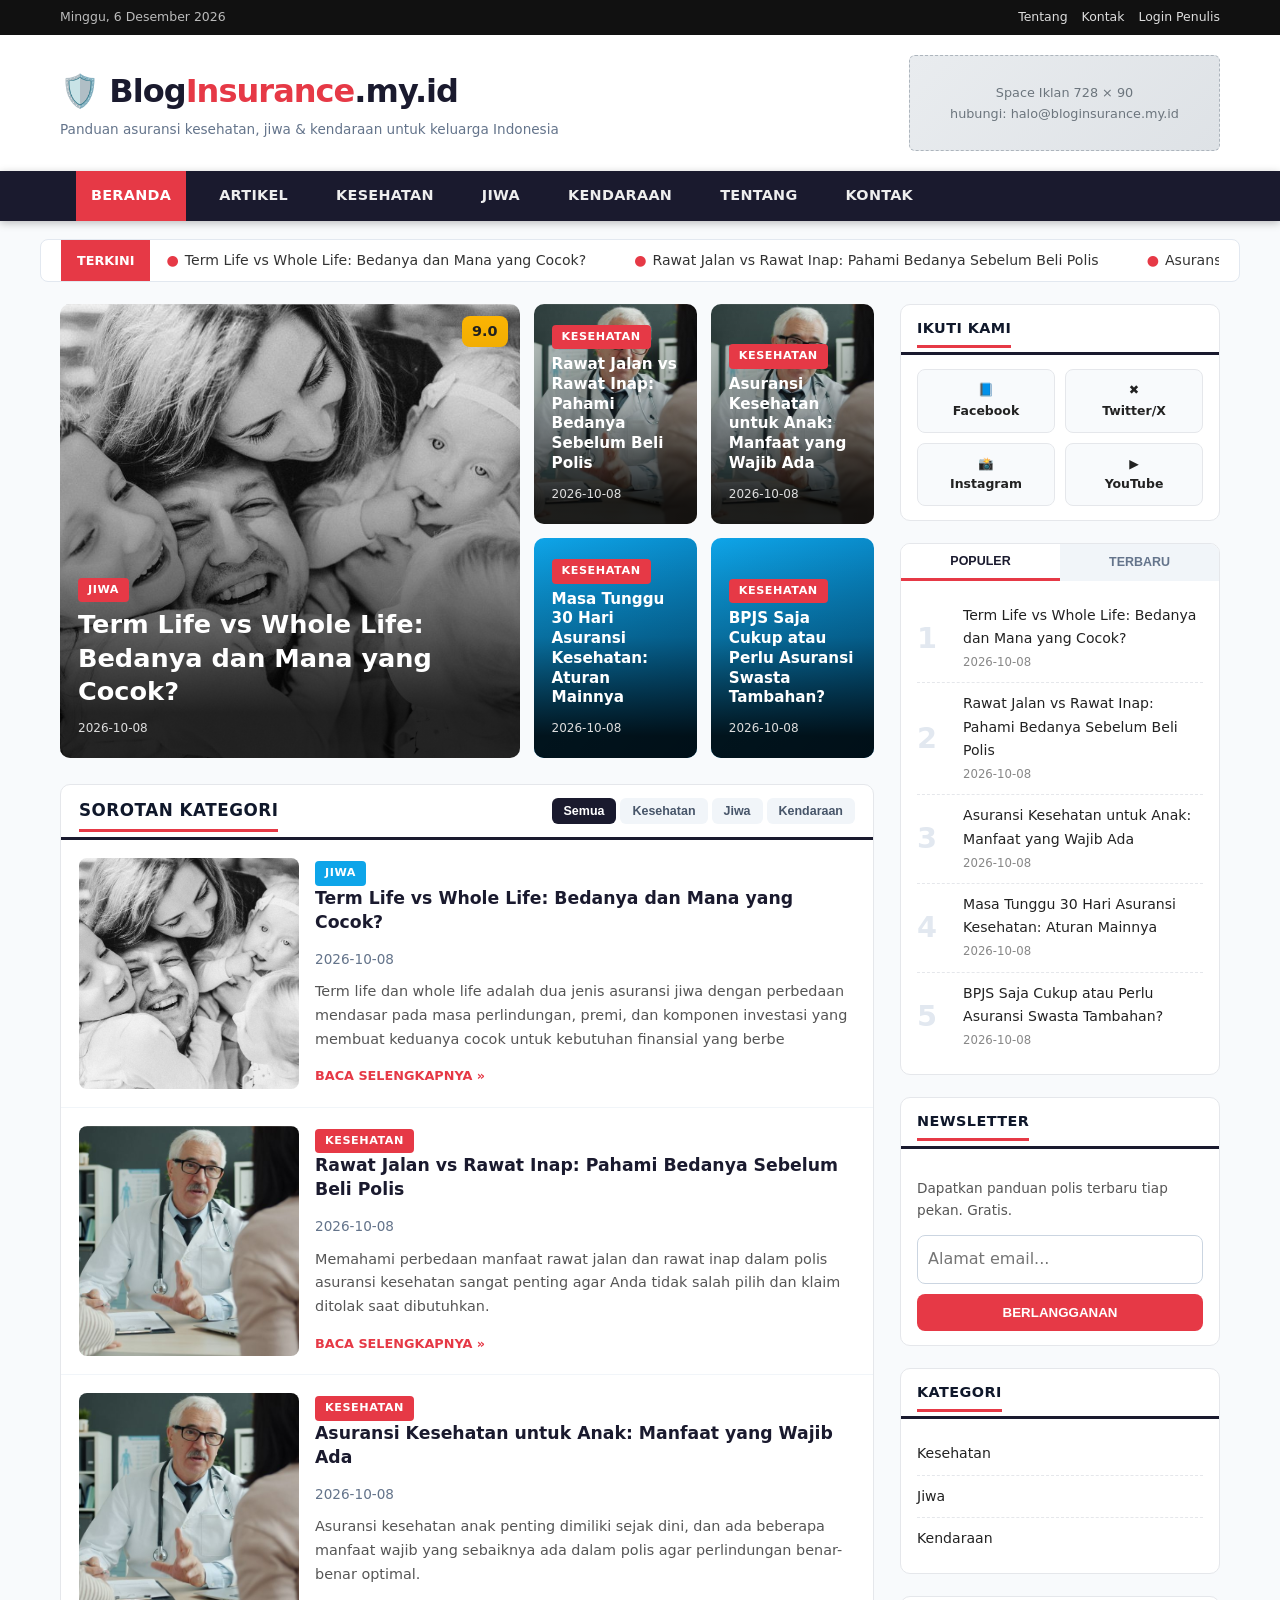
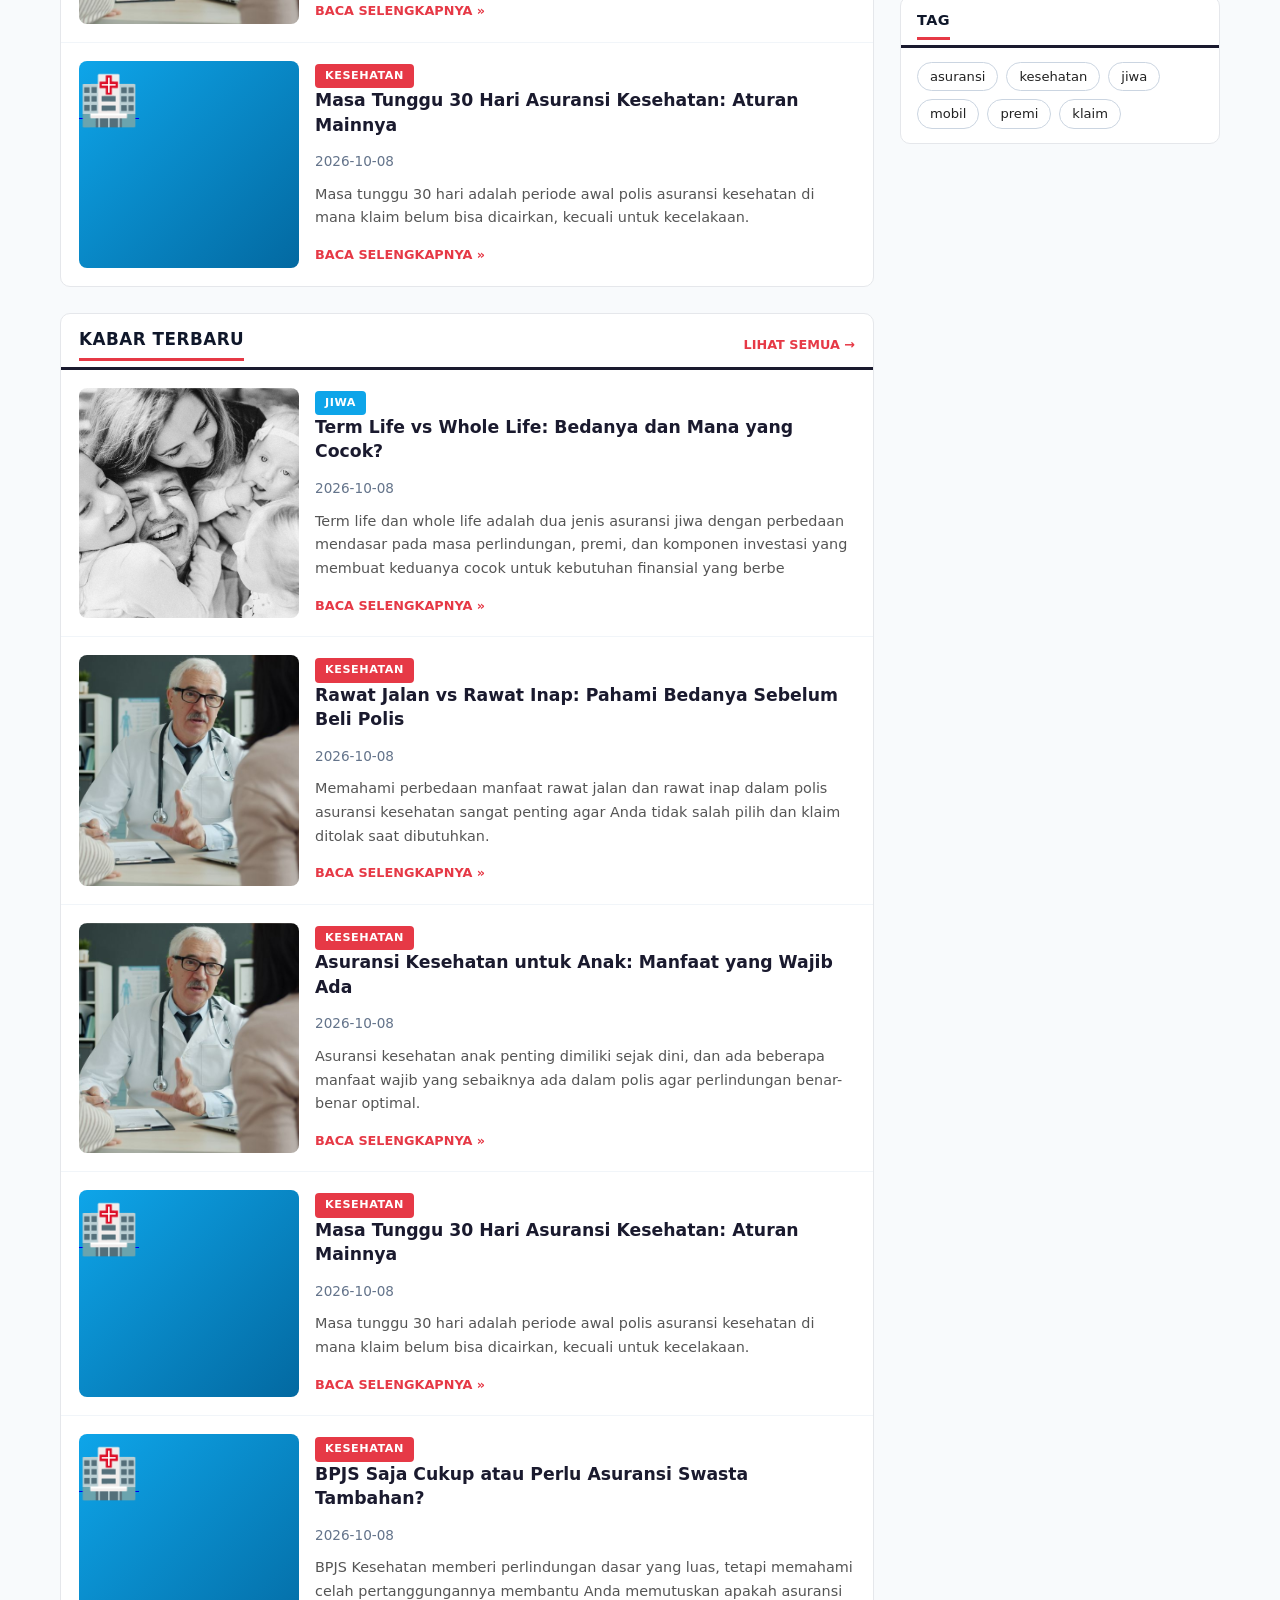
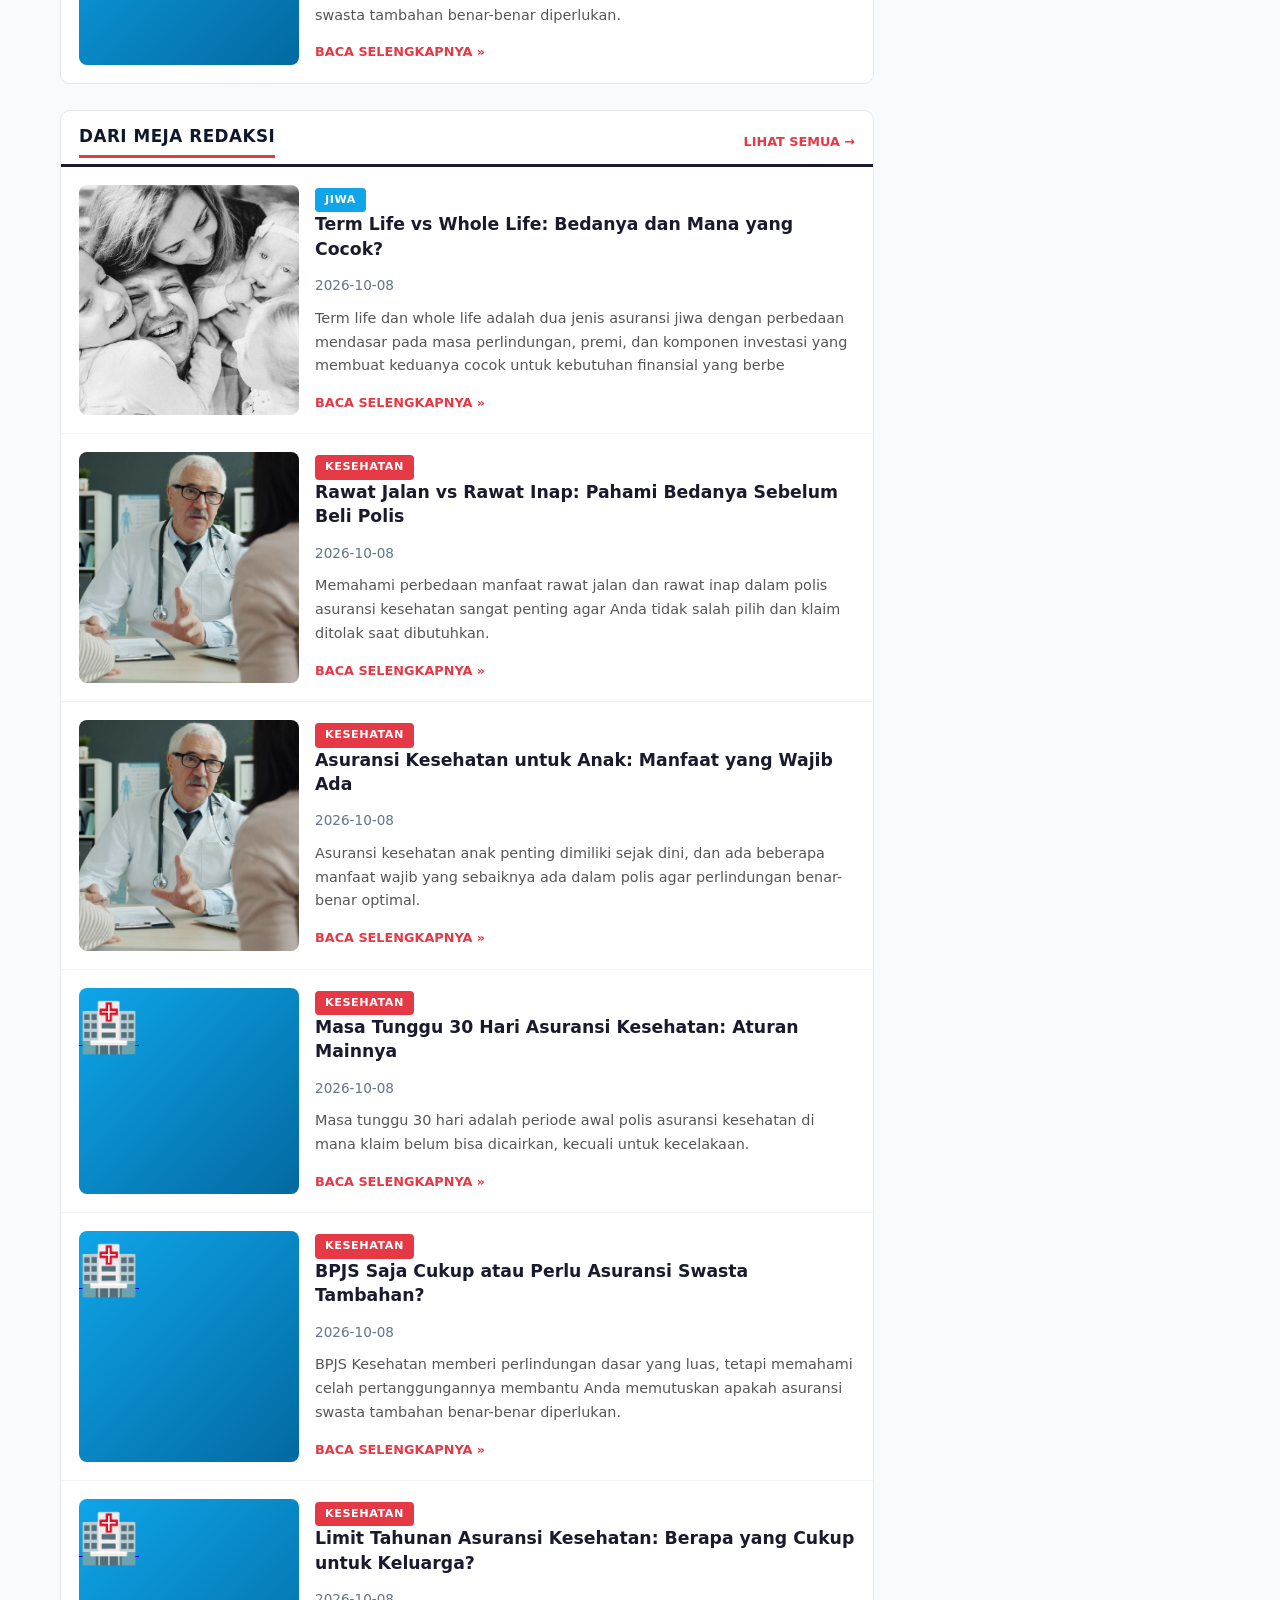
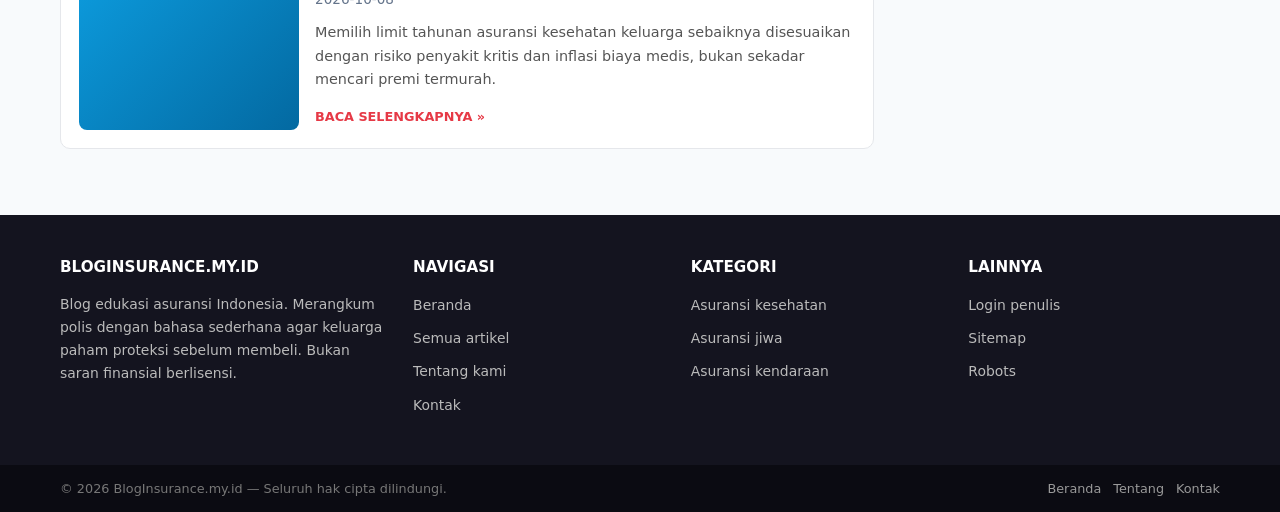
==== commit 27e8d0b7: "Mobile friendly: burger menu + poles tampilan kecil" ====
--- a/index.html
+++ b/index.html
@@ -14,7 +14,7 @@
   <div><a class="logo" href="/">🛡️ Blog<em>Insurance</em>.my.id</a><p class="tagline">Panduan asuransi kesehatan, jiwa &amp; kendaraan untuk keluarga Indonesia</p></div>
   <div class="adbox">Space Iklan 728 × 90<br />hubungi: halo@bloginsurance.my.id</div>
 </div></header>
-<nav class="mag-nav"><div class="wrap">
+<nav class="mag-nav"><input type="checkbox" id="navtoggle" class="navcheck" /><div class="wrap"><label class="burger" for="navtoggle">☰ Menu</label>
   <a href="/" class="on">Beranda</a><a href="/blog/">Artikel</a><a href="/blog/?cat=Kesehatan">Kesehatan</a><a href="/blog/?cat=Jiwa">Jiwa</a><a href="/blog/?cat=Kendaraan">Kendaraan</a><a href="/tentang.html">Tentang</a><a href="/kontak.html">Kontak</a>
 </div></nav>
 
--- a/styles.css
+++ b/styles.css
@@ -165,3 +165,29 @@
 .bottombar a{color:#999;text-decoration:none;margin-left:12px}
 @media(max-width:1024px){.mag-layout{grid-template-columns:1fr}.feat{grid-template-columns:1fr}.rel-grid{grid-template-columns:1fr 1fr}.foot .wrap{grid-template-columns:1fr 1fr}}
 @media(max-width:640px){.feat-side{grid-template-columns:1fr}.news-item{flex-direction:column}.news-item .pic{flex:none;min-height:160px}.rel-grid{grid-template-columns:1fr}.foot .wrap{grid-template-columns:1fr}.adbox{display:none}}
+
+/* ===== Mobile: burger menu + poles ===== */
+.navcheck{display:none}
+.burger{display:none}
+@media(max-width:768px){
+  .burger{display:block;color:#fff;font-weight:800;padding:13px 4px;cursor:pointer;user-select:none}
+  .mag-nav .wrap{flex-direction:column;align-items:stretch;padding:0 20px 0}
+  .mag-nav .wrap a{display:none;border-top:1px solid #2b2b40;padding:12px 4px}
+  .mag-nav .navcheck:checked ~ .wrap a{display:block}
+  .mag-nav{position:sticky;top:0}
+  .logo{font-size:1.45rem}
+  .brandrow .wrap{padding:14px 20px}
+  .searchbox{width:100%}
+  .ticker-label{padding:10px}
+  .ticker-track a{font-size:.8rem}
+  .thumb.big{min-height:240px}
+  .thumb.big .cap h2{font-size:1.2rem}
+  .single h1{font-size:1.35rem}
+  .single .pad{padding:18px}
+  .single .hero{height:180px}
+  .single table{display:block;overflow-x:auto}
+  .authorbox{flex-direction:column}
+  .row{flex-direction:column}
+  .wrap{padding:0 14px}
+  .topbar2{font-size:.72rem}
+}
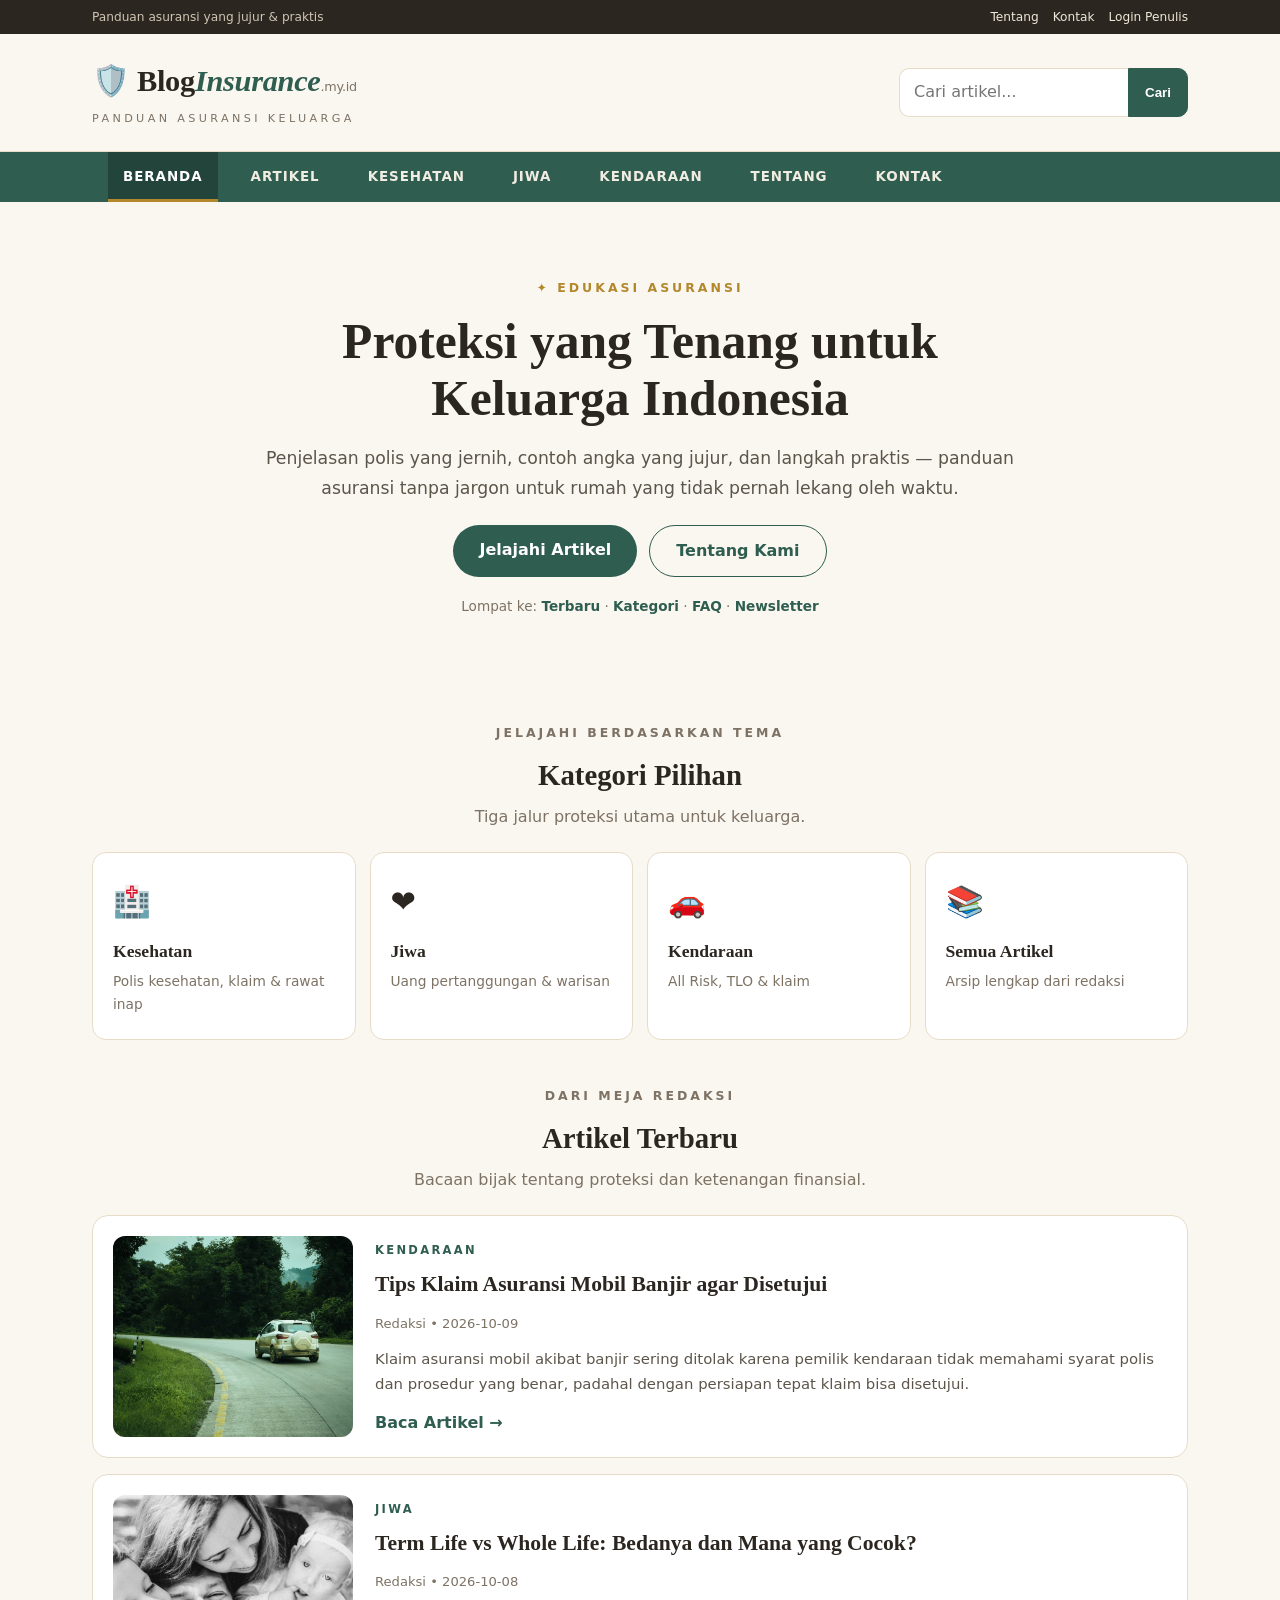
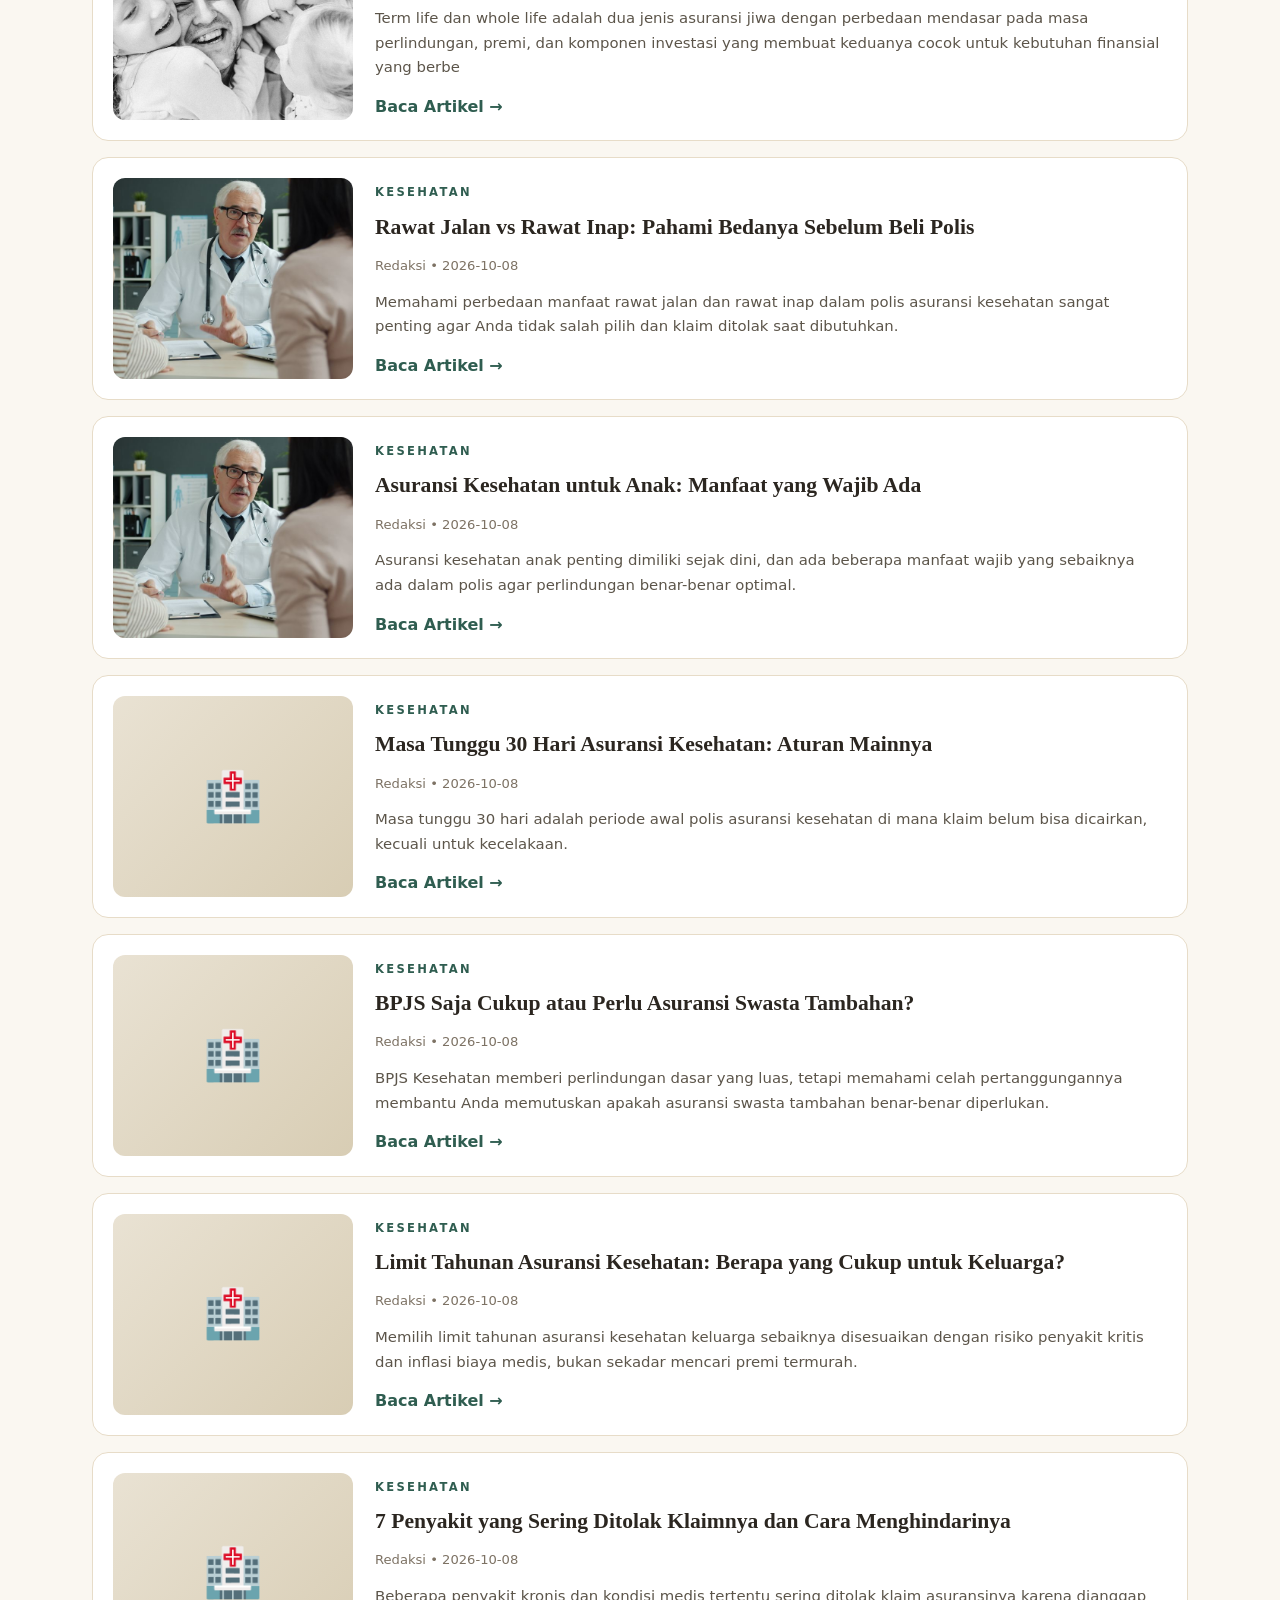
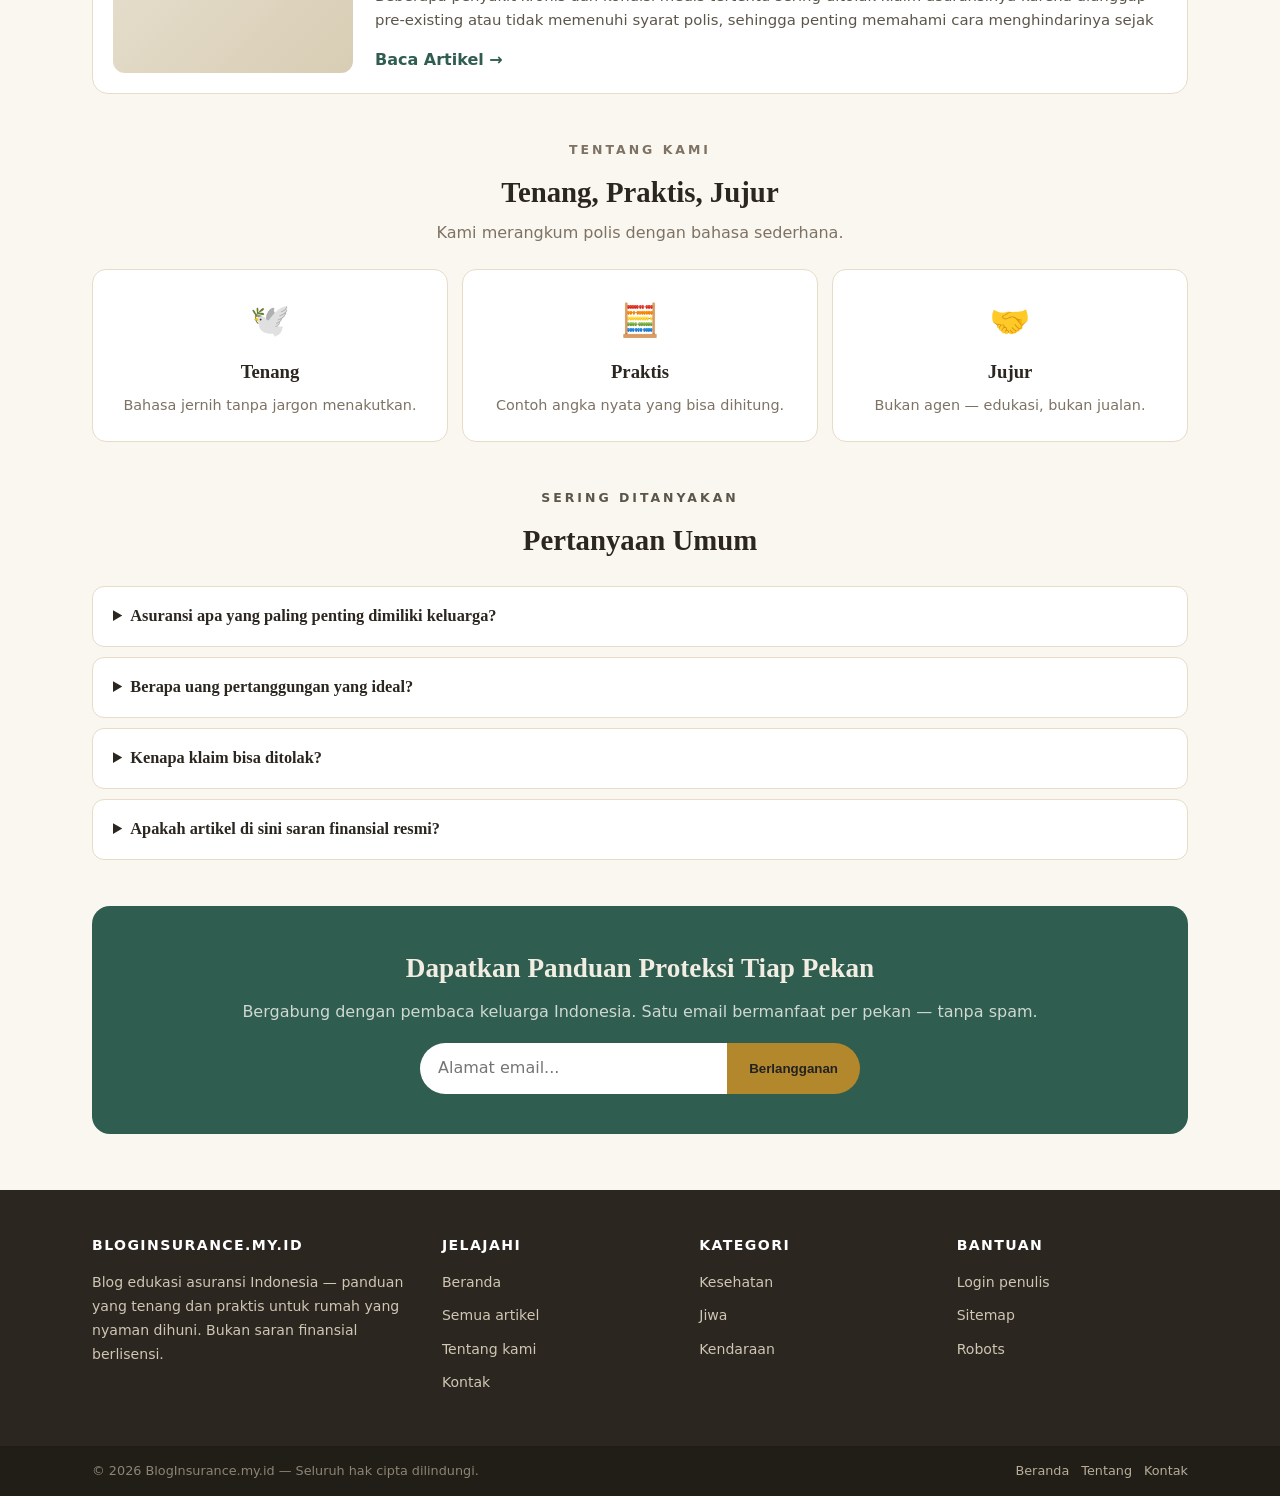
==== commit b0274495: "Tema editorial tenang ala referensi (kode orisinal)" ====
--- a/index.html
+++ b/index.html
@@ -3,129 +3,85 @@
 <head>
   <meta charset="utf-8" />
   <meta name="viewport" content="width=device-width, initial-scale=1" />
-  <title>BlogInsurance.my.id — Panduan Asuransi Indonesia</title>
-  <meta name="description" content="BlogInsurance.my.id — panduan asuransi kesehatan, jiwa, kendaraan, dan keuangan di Indonesia." />
+  <title>BlogInsurance.my.id — Panduan Asuransi Keluarga Indonesia</title>
+  <meta name="description" content="Panduan asuransi kesehatan, jiwa, dan kendaraan yang tenang dan praktis untuk keluarga Indonesia." />
   <link rel="stylesheet" href="/styles.css" />
   <link rel="icon" href="data:image/svg+xml,<svg xmlns='http://www.w3.org/2000/svg' viewBox='0 0 100 100'><text y='.9em' font-size='90'>🛡️</text></svg>" />
 </head>
 <body>
-<div class="topbar2"><div class="wrap"><span id="today">BlogInsurance.my.id</span><span><a href="/tentang.html">Tentang</a><a href="/kontak.html">Kontak</a><a href="/admin/">Login Penulis</a></span></div></div>
-<header class="brandrow"><div class="wrap">
-  <div><a class="logo" href="/">🛡️ Blog<em>Insurance</em>.my.id</a><p class="tagline">Panduan asuransi kesehatan, jiwa &amp; kendaraan untuk keluarga Indonesia</p></div>
-  <div class="adbox">Space Iklan 728 × 90<br />hubungi: halo@bloginsurance.my.id</div>
+<div class="ed-top"><div class="ed-wrap"><span>Panduan asuransi yang jujur &amp; praktis</span><span><a href="/tentang.html">Tentang</a><a href="/kontak.html">Kontak</a><a href="/admin/">Login Penulis</a></span></div></div>
+<header class="ed-mast"><div class="ed-wrap">
+  <div><a class="ed-logo" href="/">🛡️ Blog<em>Insurance</em><small>.my.id</small></a><p class="ed-tag">PANDUAN ASURANSI KELUARGA</p></div>
+  <form class="ed-search" action="/blog/" method="get"><input type="search" name="s" placeholder="Cari artikel..." /><button type="submit">Cari</button></form>
 </div></header>
-<nav class="mag-nav"><input type="checkbox" id="navtoggle" class="navcheck" /><div class="wrap"><label class="burger" for="navtoggle">☰ Menu</label>
-  <a href="/" class="on">Beranda</a><a href="/blog/">Artikel</a><a href="/blog/?cat=Kesehatan">Kesehatan</a><a href="/blog/?cat=Jiwa">Jiwa</a><a href="/blog/?cat=Kendaraan">Kendaraan</a><a href="/tentang.html">Tentang</a><a href="/kontak.html">Kontak</a>
-</div></nav>
+<nav class="ed-nav"><input type="checkbox" id="navtoggle" class="navcheck" /><div class="ed-wrap"><label class="burger2" for="navtoggle">☰ Menu</label><a href="/" class="on">Beranda</a><a href="/blog/">Artikel</a><a href="/blog/?cat=Kesehatan">Kesehatan</a><a href="/blog/?cat=Jiwa">Jiwa</a><a href="/blog/?cat=Kendaraan">Kendaraan</a><a href="/tentang.html">Tentang</a><a href="/kontak.html">Kontak</a></div></nav>
 
-<div class="wrap ticker"><span class="ticker-label">Terkini</span><div class="ticker-view"><div class="ticker-track" id="ticker"></div></div></div>
+<section class="hero-ed">
+  <p class="eyebrow">✦ Edukasi Asuransi</p>
+  <h1>Proteksi yang Tenang untuk Keluarga Indonesia</h1>
+  <p class="lede">Penjelasan polis yang jernih, contoh angka yang jujur, dan langkah praktis — panduan asuransi tanpa jargon untuk rumah yang tidak pernah lekang oleh waktu.</p>
+  <div class="cta-row"><a class="btn-solid" href="/blog/">Jelajahi Artikel</a><a class="btn-line" href="/tentang.html">Tentang Kami</a></div>
+  <p class="jumps">Lompat ke: <a href="#terbaru">Terbaru</a> · <a href="#kategori">Kategori</a> · <a href="#faq">FAQ</a> · <a href="#newsletter">Newsletter</a></p>
+</section>
 
-<div class="wrap mag-layout">
-<main>
-  <section class="feat" id="featured"></section>
-
-  <section class="block">
-    <div class="block-head"><h2><span>Sorotan Kategori</span></h2>
-      <div class="tabs" id="cat-tabs"><button data-cat="" class="on">Semua</button><button data-cat="Kesehatan">Kesehatan</button><button data-cat="Jiwa">Jiwa</button><button data-cat="Kendaraan">Kendaraan</button></div>
-    </div>
-    <div id="cat-list"></div>
-  </section>
-
-  <section class="block">
-    <div class="block-head"><h2><span>Kabar Terbaru</span></h2><a class="readmore2" href="/blog/">Lihat Semua →</a></div>
-    <div id="latest"></div>
-  </section>
-
-  <section class="block">
-    <div class="block-head"><h2><span>Dari Meja Redaksi</span></h2><a class="readmore2" href="/blog/">Lihat Semua →</a></div>
-    <div id="autoblog"></div>
-  </section>
-</main>
-
-<aside class="side">
-  <div class="widget"><h3><span>Ikuti Kami</span></h3><div class="body"><div class="social-grid">
-    <a href="#">📘<br />Facebook</a><a href="#">✖️<br />Twitter/X</a><a href="#">📸<br />Instagram</a><a href="#">▶️<br />YouTube</a>
-  </div></div></div>
-  <div class="widget"><div class="tabbtns"><button id="tab-pop" class="on">Populer</button><button id="tab-new">Terbaru</button></div><div class="body"><ul id="side-list"></ul></div></div>
-  <div class="widget"><h3><span>Newsletter</span></h3><div class="body newsletter">
-    <p style="font-size:.85rem;color:#555">Dapatkan panduan polis terbaru tiap pekan. Gratis.</p>
-    <form action="mailto:halo@bloginsurance.my.id" method="post" enctype="text/plain"><input type="email" name="email" placeholder="Alamat email..." required /><button type="submit">Berlangganan</button></form>
-  </div></div>
-  <div class="widget"><h3><span>Kategori</span></h3><div class="body"><ul>
-    <li><a href="/blog/?cat=Kesehatan">Kesehatan</a></li><li><a href="/blog/?cat=Jiwa">Jiwa</a></li><li><a href="/blog/?cat=Kendaraan">Kendaraan</a></li>
-  </ul></div></div>
-  <div class="widget"><h3><span>Tag</span></h3><div class="body"><div class="tagcloud"><a href="/blog/">asuransi</a><a href="/blog/?cat=Kesehatan">kesehatan</a><a href="/blog/?cat=Jiwa">jiwa</a><a href="/blog/?cat=Kendaraan">mobil</a><a href="/blog/">premi</a><a href="/blog/">klaim</a></div></div></div>
-</aside>
+<div class="ed-wrap ed-sec" id="kategori">
+  <div class="ed-sec-head"><p class="eyebrow">Jelajahi berdasarkan tema</p><h2>Kategori Pilihan</h2><p>Tiga jalur proteksi utama untuk keluarga.</p></div>
+  <div class="cat-cards">
+    <a class="cat-card" href="/blog/?cat=Kesehatan"><span class="ico">🏥</span><h3>Kesehatan</h3><p>Polis kesehatan, klaim &amp; rawat inap</p></a>
+    <a class="cat-card" href="/blog/?cat=Jiwa"><span class="ico">❤️</span><h3>Jiwa</h3><p>Uang pertanggungan &amp; warisan</p></a>
+    <a class="cat-card" href="/blog/?cat=Kendaraan"><span class="ico">🚗</span><h3>Kendaraan</h3><p>All Risk, TLO &amp; klaim</p></a>
+    <a class="cat-card" href="/blog/"><span class="ico">📚</span><h3>Semua Artikel</h3><p>Arsip lengkap dari redaksi</p></a>
+  </div>
 </div>
 
-<footer class="foot"><div class="wrap">
-  <div><h4>BlogInsurance.my.id</h4><p style="font-size:.87rem">Blog edukasi asuransi Indonesia. Merangkum polis dengan bahasa sederhana agar keluarga paham proteksi sebelum membeli. Bukan saran finansial berlisensi.</p></div>
-  <div><h4>Navigasi</h4><ul><li><a href="/">Beranda</a></li><li><a href="/blog/">Semua artikel</a></li><li><a href="/tentang.html">Tentang kami</a></li><li><a href="/kontak.html">Kontak</a></li></ul></div>
-  <div><h4>Kategori</h4><ul><li><a href="/blog/?cat=Kesehatan">Asuransi kesehatan</a></li><li><a href="/blog/?cat=Jiwa">Asuransi jiwa</a></li><li><a href="/blog/?cat=Kendaraan">Asuransi kendaraan</a></li></ul></div>
-  <div><h4>Lainnya</h4><ul><li><a href="/admin/">Login penulis</a></li><li><a href="/sitemap.xml">Sitemap</a></li><li><a href="/robots.txt">Robots</a></li></ul></div>
+<div class="ed-wrap ed-sec" id="terbaru">
+  <div class="ed-sec-head"><p class="eyebrow">Dari meja redaksi</p><h2>Artikel Terbaru</h2><p>Bacaan bijak tentang proteksi dan ketenangan finansial.</p></div>
+  <div id="latest"></div>
+</div>
+
+<div class="ed-wrap ed-sec">
+  <div class="ed-sec-head"><p class="eyebrow">Tentang kami</p><h2>Tenang, Praktis, Jujur</h2><p>Kami merangkum polis dengan bahasa sederhana.</p></div>
+  <div class="values">
+    <div class="value"><span class="ico">🕊️</span><h3>Tenang</h3><p>Bahasa jernih tanpa jargon menakutkan.</p></div>
+    <div class="value"><span class="ico">🧮</span><h3>Praktis</h3><p>Contoh angka nyata yang bisa dihitung.</p></div>
+    <div class="value"><span class="ico">🤝</span><h3>Jujur</h3><p>Bukan agen — edukasi, bukan jualan.</p></div>
+  </div>
+</div>
+
+<div class="ed-wrap ed-sec faq" id="faq">
+  <div class="ed-sec-head"><p class="eyebrow">Sering ditanyakan</p><h2>Pertanyaan Umum</h2></div>
+  <details><summary>Asuransi apa yang paling penting dimiliki keluarga?</summary><p>Mulai dari kesehatan (termasuk BPJS), lalu jiwa bila ada tanggungan, kemudian kendaraan. Urutan ini melindungi risiko terbesar lebih dulu.</p></details>
+  <details><summary>Berapa uang pertanggungan yang ideal?</summary><p>Patokan umum 5–10x penghasilan tahunan pencari nafkah, disesuaikan utang dan biaya pendidikan anak.</p></details>
+  <details><summary>Kenapa klaim bisa ditolak?</summary><p>Penyebab umum: tidak jujur soal riwayat kesehatan, klaim dalam masa tunggu, atau dokumen kurang lengkap.</p></details>
+  <details><summary>Apakah artikel di sini saran finansial resmi?</summary><p>Bukan. Semua artikel bersifat edukasi — konsultasikan kebutuhanmu dengan agen atau perencana keuangan berlisensi.</p></details>
+</div>
+
+<div class="ed-wrap ed-sec" id="newsletter">
+  <div class="newsbox"><h2>Dapatkan Panduan Proteksi Tiap Pekan</h2><p>Bergabung dengan pembaca keluarga Indonesia. Satu email bermanfaat per pekan — tanpa spam.</p>
+  <form action="mailto:halo@bloginsurance.my.id" method="post" enctype="text/plain"><input type="email" name="email" placeholder="Alamat email..." required /><button type="submit">Berlangganan</button></form>
+  </div>
+</div>
+
+<footer class="foot-ed"><div class="ed-wrap">
+  <div><h4>BlogInsurance.my.id</h4><p>Blog edukasi asuransi Indonesia — panduan yang tenang dan praktis untuk rumah yang nyaman dihuni. Bukan saran finansial berlisensi.</p></div>
+  <div><h4>Jelajahi</h4><ul><li><a href="/">Beranda</a></li><li><a href="/blog/">Semua artikel</a></li><li><a href="/tentang.html">Tentang kami</a></li><li><a href="/kontak.html">Kontak</a></li></ul></div>
+  <div><h4>Kategori</h4><ul><li><a href="/blog/?cat=Kesehatan">Kesehatan</a></li><li><a href="/blog/?cat=Jiwa">Jiwa</a></li><li><a href="/blog/?cat=Kendaraan">Kendaraan</a></li></ul></div>
+  <div><h4>Bantuan</h4><ul><li><a href="/admin/">Login penulis</a></li><li><a href="/sitemap.xml">Sitemap</a></li><li><a href="/robots.txt">Robots</a></li></ul></div>
 </div></footer>
-<div class="bottombar"><div class="wrap"><span>© 2026 BlogInsurance.my.id — Seluruh hak cipta dilindungi.</span><span><a href="/">Beranda</a><a href="/tentang.html">Tentang</a><a href="/kontak.html">Kontak</a></span></div></div>
+<div class="bottom-ed"><div class="ed-wrap"><span>© 2026 BlogInsurance.my.id — Seluruh hak cipta dilindungi.</span><span><a href="/">Beranda</a><a href="/tentang.html">Tentang</a><a href="/kontak.html">Kontak</a></span></div></div>
 
 <script>
-const STATIC = [];
-const EMOJI = {Kesehatan:'🏥',Jiwa:'❤️',Kendaraan:'🚗',Umum:'🛡️'};
 const linkOf = p => p.file || ('/blog/post.html?p='+p.slug);
-const badge = c => c==='Kesehatan'?'':' blue';
-document.getElementById('today').textContent = new Date().toLocaleDateString('id-ID',{weekday:'long',day:'numeric',month:'long',year:'numeric'});
+const EMOJI = {Kesehatan:'🏥',Jiwa:'❤️',Kendaraan:'🚗',Pendidikan:'🎓',Perjalanan:'✈️',Syariah:'🕌',Keuangan:'💰',Properti:'🏠',Umum:'🛡️'};
+const bg = p => p.image ? ` style="background-image:url('${p.image}');background-size:cover;background-position:center"` : ` style="background:linear-gradient(135deg,#e9e2d3,#d8cdb4)"`;
+const em = p => p.image ? '' : (EMOJI[p.category]||'🛡️');
 fetch('/content/index.json').then(r=>r.json()).then(dyn=>{
-  const seen = new Set(STATIC.map(p=>p.slug));
-  const extra = (Array.isArray(dyn)?dyn:[]).filter(p=>!seen.has(p.slug)).map(p=>({...p,category:p.category||'Umum'}));
-  const posts = [...extra, ...STATIC];
-  if(!posts.length){
-    document.getElementById('ticker').innerHTML = '<a href="/blog/">Belum ada artikel — segera hadir.</a>';
-    document.getElementById('featured').innerHTML = '<div class="block" style="grid-column:1/-1"><div style="padding:24px">Belum ada artikel. Artikel baru segera terbit.</div></div>';
-    document.getElementById('latest').innerHTML = '';
-    document.getElementById('autoblog').innerHTML = '';
-    return;
-  }
-  // helper gambar: pakai foto Pexels bila ada, kalau tidak gradasi+emoji
-  const bg = p => p.image ? ` style="background-image:url('${p.image}');background-size:cover;background-position:center"` : '';
-  const em = p => p.image ? '' : `<span style="font-size:3rem;margin:auto">${EMOJI[p.category]||'🛡️'}</span>`;
-  // ticker
-  const items = posts.slice(0,6).map(p=>`<a href="${linkOf(p)}"><b>●</b>${p.title}</a>`).join('');
-  document.getElementById('ticker').innerHTML = items + items;
-  // featured: 1 big + up to 4 small
-  const f = posts.slice(0,5);
-  document.getElementById('featured').innerHTML =
-    `<a class="thumb big cat-${f[0].category}"${bg(f[0])} href="${linkOf(f[0])}"><span class="score">${f[0].score||'9.0'}</span><span class="shade"></span><span class="cap"><span class="badge">${f[0].category}</span><h2>${f[0].title}</h2><span class="date">${f[0].date||''}</span></span></a>` +
-    '<div class="feat-side">' + f.slice(1).map(p=>
-      `<a class="thumb cat-${p.category}"${bg(p)} href="${linkOf(p)}"><span class="shade"></span><span class="cap"><span class="badge"> ${p.category}</span><h3>${p.title}</h3><span class="date">${p.date||''}</span></span></a>`
-    ).join('') + '</div>';
-  // category tabs
-  const renderCat = cat => {
-    const list = posts.filter(p=>!cat||p.category===cat).slice(0,4);
-    document.getElementById('cat-list').innerHTML = list.map(p=>
-      `<article class="news-item"><a class="pic cat-${p.category}"${bg(p)} href="${linkOf(p)}">${em(p)}</a><div><span class="badge${badge(p.category)}">${p.category}</span><h3><a href="${linkOf(p)}">${p.title}</a></h3><p class="byline">${p.date||''}</p><p class="excerpt">${p.excerpt||''}</p><a class="readmore2" href="${linkOf(p)}">Baca Selengkapnya »</a></div></article>`
-    ).join('') || '<div style="padding:20px">Belum ada artikel.</div>';
-  };
-  renderCat('');
-  document.querySelectorAll('#cat-tabs button').forEach(b=>b.onclick=()=>{
-    document.querySelectorAll('#cat-tabs button').forEach(x=>x.classList.remove('on'));
-    b.classList.add('on'); renderCat(b.dataset.cat);
-  });
-  // latest
-  document.getElementById('latest').innerHTML = posts.slice(0,5).map(p=>
-    `<article class="news-item"><a class="pic cat-${p.category}"${bg(p)} href="${linkOf(p)}">${em(p)}</a><div><span class="badge${badge(p.category)}">${p.category}</span><h3><a href="${linkOf(p)}">${p.title}</a></h3><p class="byline">${p.date||''}</p><p class="excerpt">${p.excerpt||''}</p><a class="readmore2" href="${linkOf(p)}">Baca Selengkapnya »</a></div></article>`
-  ).join('');
-  // sidebar tabs
-  const pop = [...posts].slice(0,5), fresh = [...posts].sort((a,b)=>(b.date||'').localeCompare(a.date||'')).slice(0,5);
-  const draw = (arr,ranked) => document.getElementById('side-list').innerHTML = arr.map((p,i)=>
-    ranked?`<li class="rank"><span class="n">${i+1}</span><span><a href="${linkOf(p)}">${p.title}</a><br /><small style="color:#888">${p.date||''}</small></span></li>`:`<li><a href="${linkOf(p)}">${p.title}</a><br /><small style="color:#888">${p.date||''}</small></li>`
-  ).join('');
-  draw(pop,true);
-  document.getElementById('tab-pop').onclick=e=>{document.getElementById('tab-new').classList.remove('on');e.target.classList.add('on');draw(pop,true);};
-  document.getElementById('tab-new').onclick=e=>{document.getElementById('tab-pop').classList.remove('on');e.target.classList.add('on');draw(fresh,false);};
-  // blok autoblog: 6 artikel terbaru dari konten lokal (diisi DeepSeek via GitHub Actions)
-  document.getElementById('autoblog').innerHTML = posts.slice(0,6).map(p=>
-    `<article class="news-item"><a class="pic cat-${p.category||'Umum'}"${bg(p)} href="${linkOf(p)}">${em(p)}</a><div><span class="badge${badge(p.category)}">${p.category||''}</span><h3><a href="${linkOf(p)}">${p.title}</a></h3><p class="byline">${p.date||''}</p><p class="excerpt">${p.excerpt||''}</p><a class="readmore2" href="${linkOf(p)}">Baca Selengkapnya »</a></div></article>`
-  ).join('');
+  const posts = Array.isArray(dyn)?dyn:[];
+  document.getElementById('latest').innerHTML = posts.length ? posts.slice(0,8).map(p=>
+    `<article class="ed-row"><a class="pic" href="${linkOf(p)}"${bg(p)}>${em(p)}</a><div><span class="ed-cat">${p.category||''}</span><h3><a href="${linkOf(p)}">${p.title}</a></h3><p class="by">Redaksi • ${p.date||''}</p><p class="excerpt">${p.excerpt||''}</p><a class="read-ed" href="${linkOf(p)}">Baca Artikel →</a></div></article>`
+  ).join('') : '<div class="ed-row"><div><p>Belum ada artikel. Artikel baru segera terbit.</p></div></div>';
 }).catch(()=>{
-  document.getElementById('ticker').innerHTML = STATIC.map(p=>`<a href="${p.file}"><b>●</b>${p.title}</a>`).join('');
+  document.getElementById('latest').innerHTML = '<div class="ed-row"><div><p><a href="/blog/">Lihat arsip artikel →</a></p></div></div>';
 });
 </script>
 </body>
--- a/styles.css
+++ b/styles.css
@@ -166,7 +166,108 @@
 @media(max-width:1024px){.mag-layout{grid-template-columns:1fr}.feat{grid-template-columns:1fr}.rel-grid{grid-template-columns:1fr 1fr}.foot .wrap{grid-template-columns:1fr 1fr}}
 @media(max-width:640px){.feat-side{grid-template-columns:1fr}.news-item{flex-direction:column}.news-item .pic{flex:none;min-height:160px}.rel-grid{grid-template-columns:1fr}.foot .wrap{grid-template-columns:1fr}.adbox{display:none}}
 
-/* ===== Mobile: burger menu + poles ===== */
+/* ===== Tema editorial tenang (kode orisinal) ===== */
+:root{--paper:#faf7f1;--sand:#f1e9dc;--ink:#2b2620;--muted:#7d7264;--pine:#2f5d50;--pine-d:#22443a;--gold:#b3872c;--line:#e7dcc8}
+body{background:var(--paper);color:var(--ink)}
+.ed-wrap{max-width:1140px;margin:0 auto;padding:0 22px}
+.ed-top{background:var(--ink);color:#cfc6b4;font-size:.76rem}
+.ed-top .ed-wrap{display:flex;justify-content:space-between;align-items:center;padding:7px 22px;gap:10px}
+.ed-top a{color:#efe8d8;text-decoration:none;margin-left:14px}.ed-top a:hover{color:#fff}
+.ed-mast{background:var(--paper);border-bottom:1px solid var(--line)}
+.ed-mast .ed-wrap{display:flex;justify-content:space-between;align-items:center;gap:16px;padding:22px;flex-wrap:wrap}
+.ed-logo{font-family:Georgia,'Times New Roman',serif;font-size:1.9rem;font-weight:700;color:var(--ink);text-decoration:none;letter-spacing:-.01em}
+.ed-logo em{font-style:italic;color:var(--pine)}
+.ed-logo small{font-family:system-ui,sans-serif;font-size:.8rem;color:var(--muted);font-weight:400}
+.ed-tag{margin:4px 0 0;font-size:.7rem;letter-spacing:.3em;color:var(--muted)}
+.ed-search{display:flex}
+.ed-search input{border:1px solid var(--line);border-right:0;border-radius:10px 0 0 10px;padding:10px 14px;font:inherit;background:#fff;min-width:210px}
+.ed-search button{border:1px solid var(--pine);background:var(--pine);color:#fff;border-radius:0 10px 10px 0;padding:10px 16px;cursor:pointer;font-weight:700}
+.ed-nav{background:var(--pine);position:sticky;top:0;z-index:50}
+.ed-nav .ed-wrap{display:flex;gap:2px;padding:0 22px;flex-wrap:wrap}
+.ed-nav a{color:#f2ede2;text-decoration:none;padding:14px 15px;font-size:.84rem;letter-spacing:.07em;text-transform:uppercase;font-weight:600}
+.ed-nav a:hover,.ed-nav a.on{background:var(--pine-d);color:#fff;box-shadow:inset 0 -3px 0 var(--gold)}
+.burger2{display:none}
+.hero-ed{text-align:center;padding:64px 22px 46px;max-width:820px;margin:0 auto}
+.eyebrow{color:var(--gold);font-size:.78rem;font-weight:800;letter-spacing:.24em;text-transform:uppercase}
+.hero-ed h1{font-family:Georgia,'Times New Roman',serif;font-size:clamp(2rem,4.5vw,3.1rem);line-height:1.15;margin:14px 0;font-weight:700}
+.hero-ed .lede{color:#5c554a;font-size:1.08rem;line-height:1.7}
+.cta-row{display:flex;gap:12px;justify-content:center;margin-top:22px;flex-wrap:wrap}
+.btn-solid{display:inline-block;background:var(--pine);color:#fff;text-decoration:none;font-weight:700;padding:12px 26px;border-radius:999px}
+.btn-solid:hover{background:var(--pine-d)}
+.btn-line{display:inline-block;border:1px solid var(--pine);color:var(--pine);text-decoration:none;font-weight:700;padding:12px 26px;border-radius:999px}
+.jumps{margin-top:18px;font-size:.85rem;color:var(--muted)}
+.jumps a{color:var(--pine);text-decoration:none;font-weight:600}
+.ed-sec{margin:46px auto}
+.ed-sec-head{text-align:center;margin-bottom:22px}
+.ed-sec-head h2{font-family:Georgia,serif;font-size:1.8rem;margin:8px 0 4px}
+.ed-sec-head p{color:var(--muted);margin:0}
+.cat-cards{display:grid;grid-template-columns:repeat(4,1fr);gap:14px}
+.cat-card{background:#fff;border:1px solid var(--line);border-radius:14px;padding:24px 20px;text-decoration:none;color:var(--ink);transition:.15s}
+.cat-card:hover{border-color:var(--pine);transform:translateY(-2px)}
+.cat-card .ico{font-size:1.9rem}
+.cat-card h3{font-family:Georgia,serif;margin:10px 0 4px;font-size:1.1rem}
+.cat-card p{margin:0;color:var(--muted);font-size:.86rem}
+.ed-row{display:flex;gap:22px;background:#fff;border:1px solid var(--line);border-radius:16px;padding:20px;margin-bottom:16px}
+.ed-row .pic{flex:0 0 240px;min-height:160px;border-radius:12px;display:flex;align-items:center;justify-content:center;text-decoration:none;font-size:3rem}
+.ed-cat{font-size:.72rem;letter-spacing:.2em;text-transform:uppercase;color:var(--pine);font-weight:800}
+.ed-row h3{font-family:Georgia,serif;font-size:1.35rem;margin:8px 0 6px;line-height:1.35;font-weight:700}
+.ed-row h3 a{color:var(--ink);text-decoration:none}
+.ed-row h3 a:hover{color:var(--pine)}
+.by{color:var(--muted);font-size:.82rem}
+.excerpt{color:#5c554a;font-size:.93rem}
+.read-ed{display:inline-block;margin-top:8px;color:var(--pine);font-weight:800;text-decoration:none}
+.values{display:grid;grid-template-columns:repeat(3,1fr);gap:14px}
+.value{background:#fff;border:1px solid var(--line);border-radius:14px;padding:24px;text-align:center}
+.value .ico{font-size:2rem}
+.value h3{font-family:Georgia,serif;margin:10px 0 6px}
+.value p{color:var(--muted);font-size:.9rem;margin:0}
+.faq details{background:#fff;border:1px solid var(--line);border-radius:12px;padding:16px 20px;margin-bottom:10px}
+.faq summary{cursor:pointer;font-weight:700;font-family:Georgia,serif;font-size:1.02rem}
+.faq p{color:#5c554a}
+.newsbox{background:var(--pine);color:#f2ede2;border-radius:18px;padding:40px 28px;text-align:center}
+.newsbox h2{font-family:Georgia,serif;margin:0 0 8px;font-size:1.7rem}
+.newsbox p{color:#cfd8d2;margin:0 0 18px}
+.newsbox form{display:flex;gap:0;max-width:440px;margin:0 auto}
+.newsbox input{flex:1;border:0;border-radius:999px 0 0 999px;padding:12px 18px;font:inherit;min-width:0}
+.newsbox button{border:0;background:var(--gold);color:#222;font-weight:800;border-radius:0 999px 999px 0;padding:12px 22px;cursor:pointer}
+.foot-ed{background:var(--ink);color:#cfc6b4;margin-top:56px}
+.foot-ed .ed-wrap{display:grid;grid-template-columns:1.4fr 1fr 1fr 1fr;gap:26px;padding:44px 22px}
+.foot-ed h4{color:#fff;margin:0 0 12px;font-size:.88rem;letter-spacing:.1em;text-transform:uppercase}
+.foot-ed a{color:#cfc6b4;text-decoration:none;font-size:.88rem}
+.foot-ed a:hover{color:#fff}
+.foot-ed ul{list-style:none;margin:0;padding:0}
+.foot-ed li{margin:7px 0}
+.foot-ed p{font-size:.88rem;line-height:1.7}
+.bottom-ed{background:#211d17;color:#8d8474;font-size:.8rem}
+.bottom-ed .ed-wrap{display:flex;justify-content:space-between;padding:14px 22px;flex-wrap:wrap;gap:8px}
+.bottom-ed a{color:#b7ad99;text-decoration:none;margin-left:12px}
+/* selaraskan komponen lama ke tema editorial */
+.post,.single{background:#fff;border:1px solid var(--line);border-radius:16px}
+.single h1{font-family:Georgia,serif}
+.badge{background:var(--pine)}
+.side .widget{background:#fff;border:1px solid var(--line);border-radius:14px}
+.side .widget h3{border-bottom:3px solid var(--pine)}
+.side .widget a{color:var(--ink)}
+.side .widget a:hover{color:var(--pine)}
+.block{background:#fff;border:1px solid var(--line);border-radius:14px}
+.block-head{border-bottom:3px solid var(--ink)}
+.mag-layout{max-width:1140px}
+@media(max-width:1024px){.cat-cards{grid-template-columns:1fr 1fr}.foot-ed .ed-wrap{grid-template-columns:1fr 1fr}}
+@media(max-width:768px){
+  .burger2{display:block;color:#fff;font-weight:800;padding:14px 4px;cursor:pointer;user-select:none}
+  .ed-nav .ed-wrap{flex-direction:column;align-items:stretch;padding:0 22px}
+  .ed-nav .ed-wrap a{display:none;border-top:1px solid rgba(255,255,255,.15);padding:12px 4px}
+  .ed-nav .navcheck:checked ~ .ed-wrap a{display:block}
+  .ed-logo{font-size:1.4rem}
+  .ed-search{width:100%}
+  .ed-row{flex-direction:column}
+  .ed-row .pic{flex:none;min-height:170px}
+  .cat-cards{grid-template-columns:1fr}
+  .values{grid-template-columns:1fr}
+  .foot-ed .ed-wrap{grid-template-columns:1fr}
+  .newsbox form{flex-direction:column;gap:10px}
+  .newsbox input,.newsbox button{border-radius:999px}
+}
 .navcheck{display:none}
 .burger{display:none}
 @media(max-width:768px){
@@ -190,4 +291,8 @@
   .row{flex-direction:column}
   .wrap{padding:0 14px}
   .topbar2{font-size:.72rem}
+  /* Samakan lebar header & artikel di mobile: semua 14px */
+  .topbar2 .wrap{padding:7px 14px}
+  .brandrow .wrap{padding:14px}
+  .mag-nav .wrap{padding:0 14px}
 }
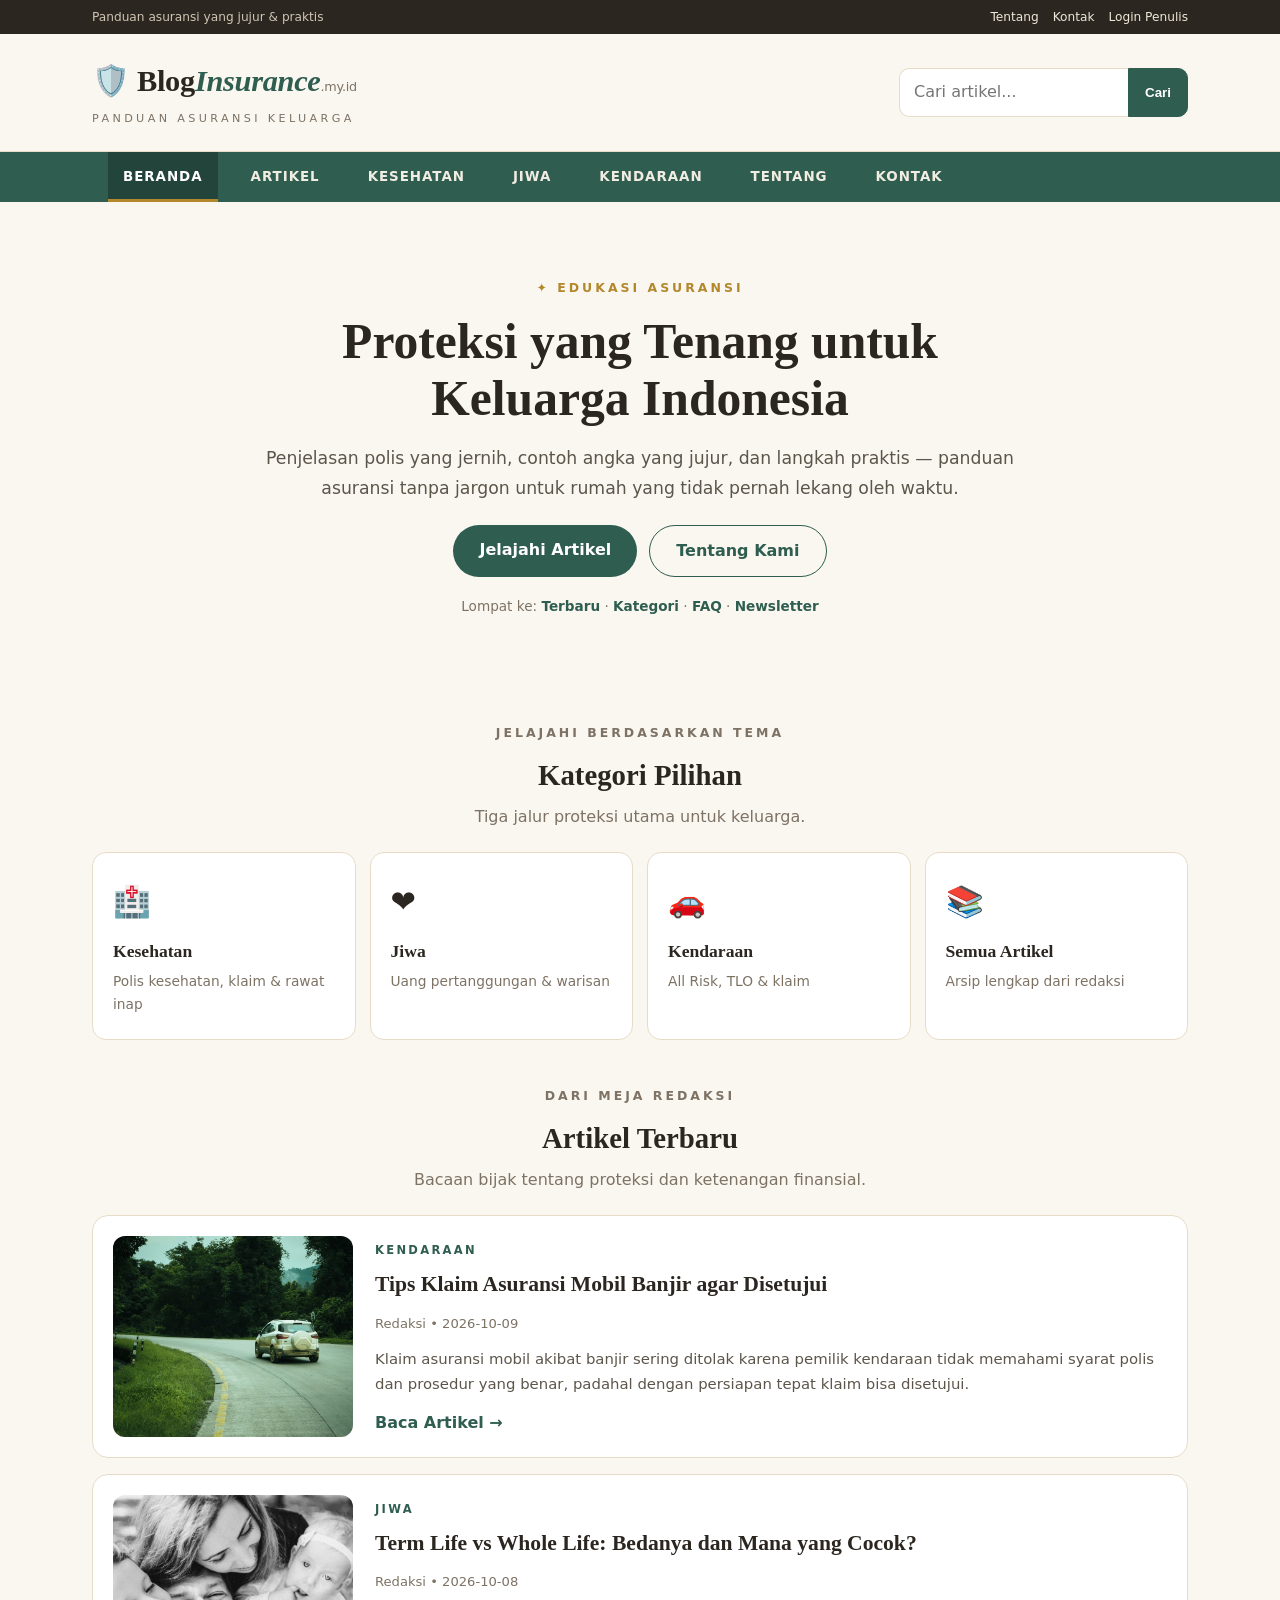
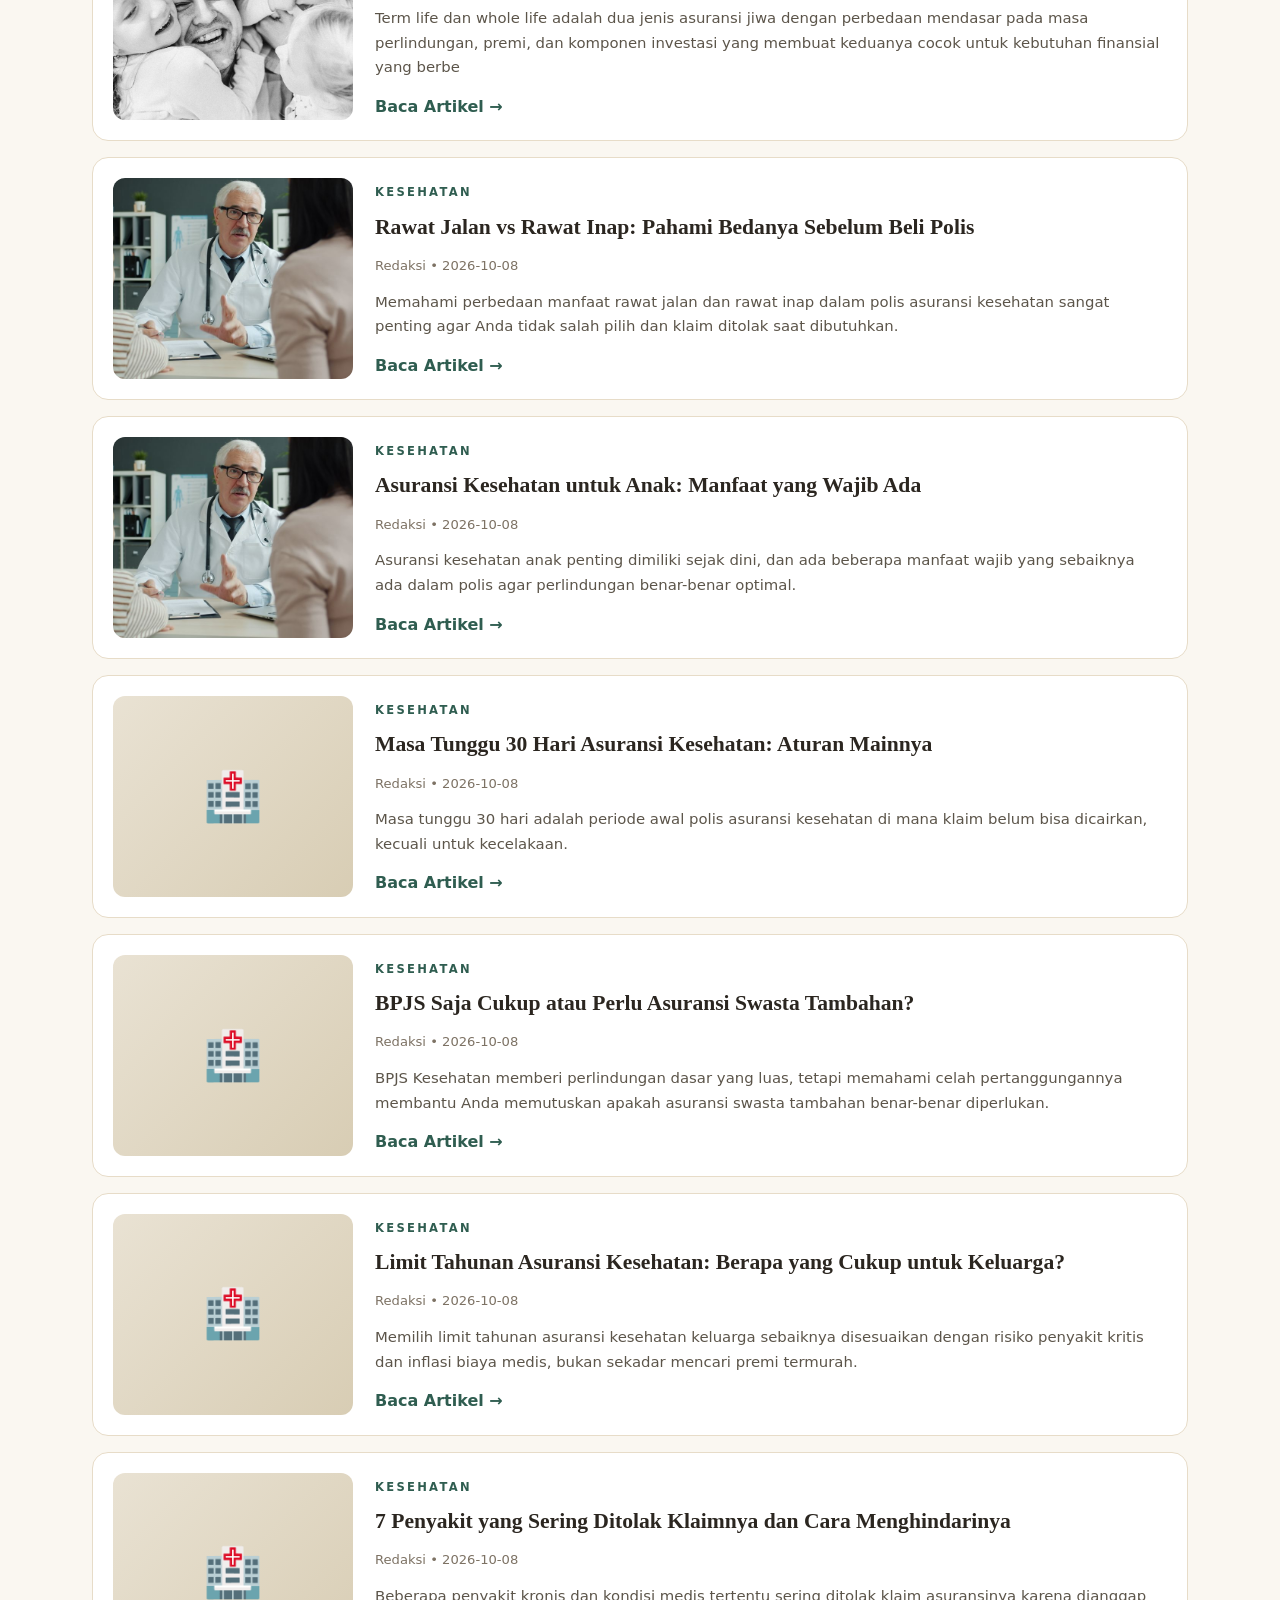
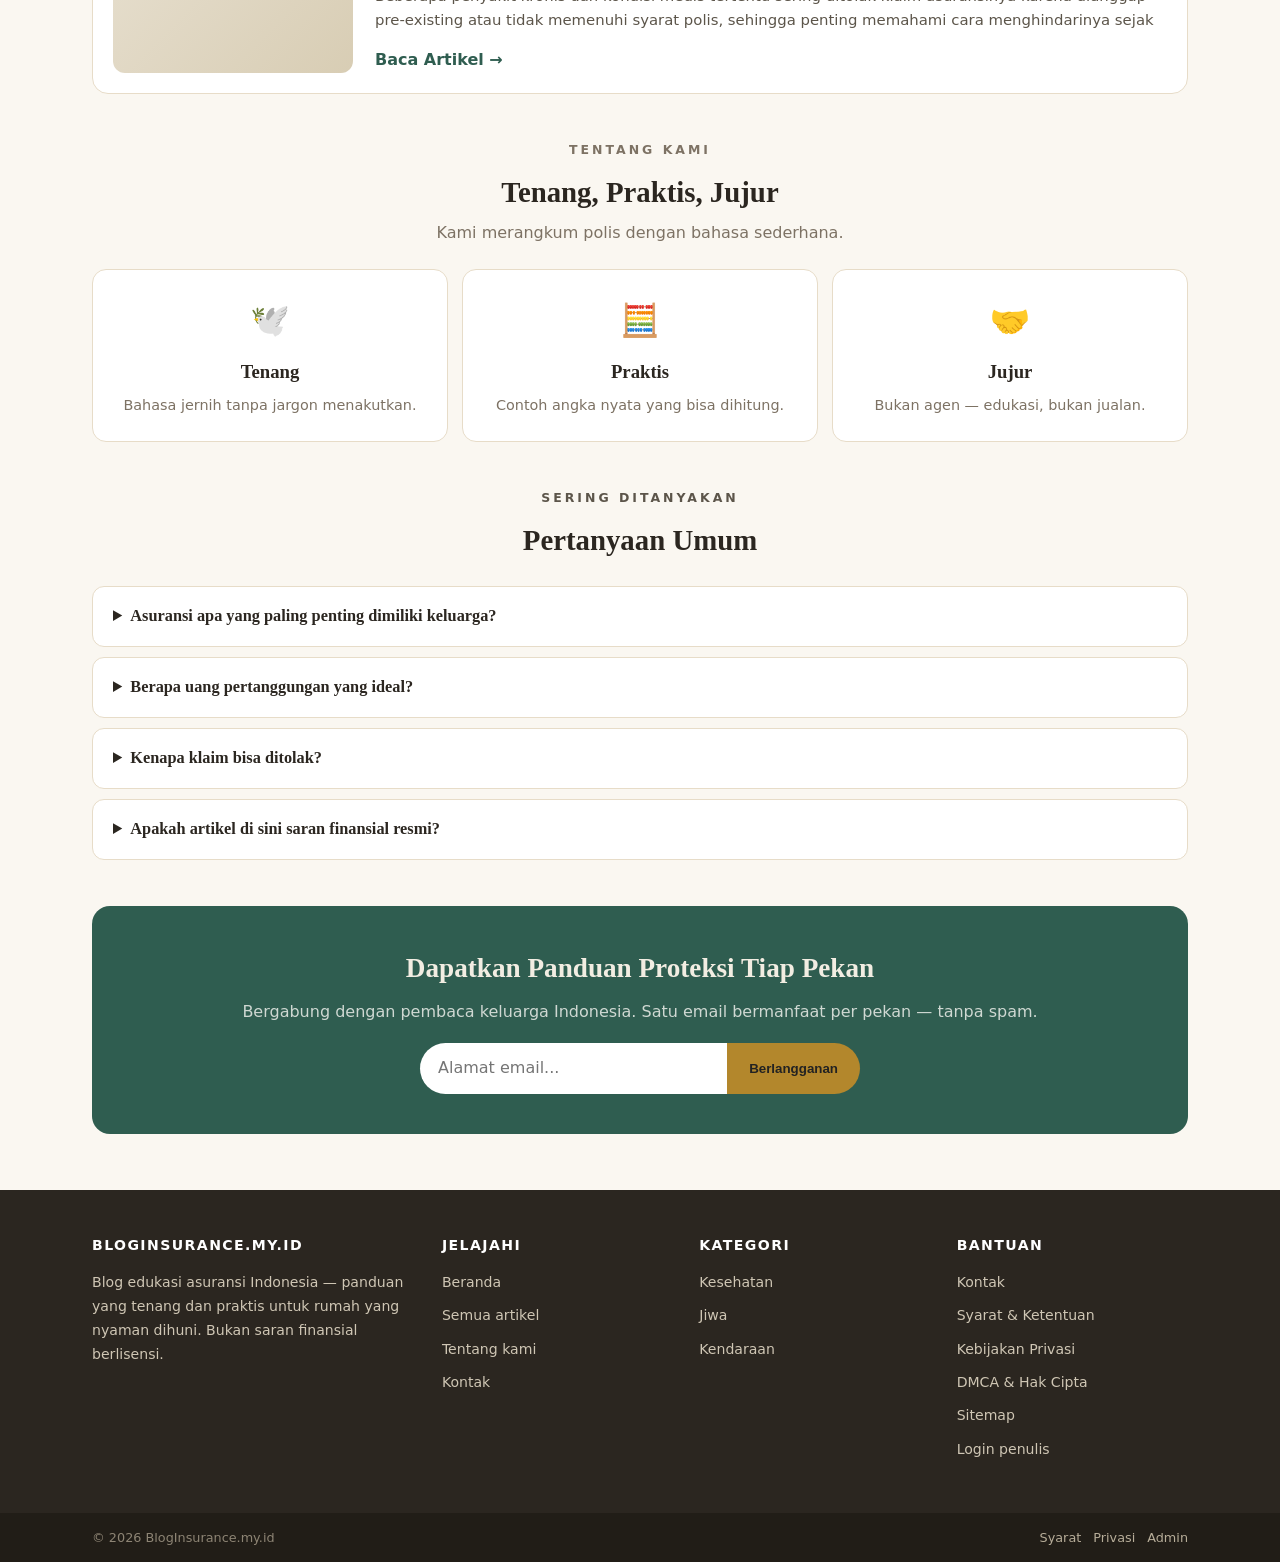
==== commit 0a9fcb30: "Halaman legal: Tentang panjang + ToS + Privasi + DMCA + Kontak" ====
--- a/index.html
+++ b/index.html
@@ -66,9 +66,9 @@
   <div><h4>BlogInsurance.my.id</h4><p>Blog edukasi asuransi Indonesia — panduan yang tenang dan praktis untuk rumah yang nyaman dihuni. Bukan saran finansial berlisensi.</p></div>
   <div><h4>Jelajahi</h4><ul><li><a href="/">Beranda</a></li><li><a href="/blog/">Semua artikel</a></li><li><a href="/tentang.html">Tentang kami</a></li><li><a href="/kontak.html">Kontak</a></li></ul></div>
   <div><h4>Kategori</h4><ul><li><a href="/blog/?cat=Kesehatan">Kesehatan</a></li><li><a href="/blog/?cat=Jiwa">Jiwa</a></li><li><a href="/blog/?cat=Kendaraan">Kendaraan</a></li></ul></div>
-  <div><h4>Bantuan</h4><ul><li><a href="/admin/">Login penulis</a></li><li><a href="/sitemap.xml">Sitemap</a></li><li><a href="/robots.txt">Robots</a></li></ul></div>
+  <div><h4>Bantuan</h4><ul><li><a href="/kontak.html">Kontak</a></li><li><a href="/tos.html">Syarat &amp; Ketentuan</a></li><li><a href="/privasi.html">Kebijakan Privasi</a></li><li><a href="/dmca.html">DMCA &amp; Hak Cipta</a></li><li><a href="/sitemap.xml">Sitemap</a></li><li><a href="/admin/">Login penulis</a></li></ul></div>
 </div></footer>
-<div class="bottom-ed"><div class="ed-wrap"><span>© 2026 BlogInsurance.my.id — Seluruh hak cipta dilindungi.</span><span><a href="/">Beranda</a><a href="/tentang.html">Tentang</a><a href="/kontak.html">Kontak</a></span></div></div>
+<div class="bottom-ed"><div class="ed-wrap"><span>© 2026 BlogInsurance.my.id</span><span><a href="/tos.html">Syarat</a><a href="/privasi.html">Privasi</a><a href="/admin/">Admin</a></span></div></div>
 
 <script>
 const linkOf = p => p.file || ('/blog/post.html?p='+p.slug);
